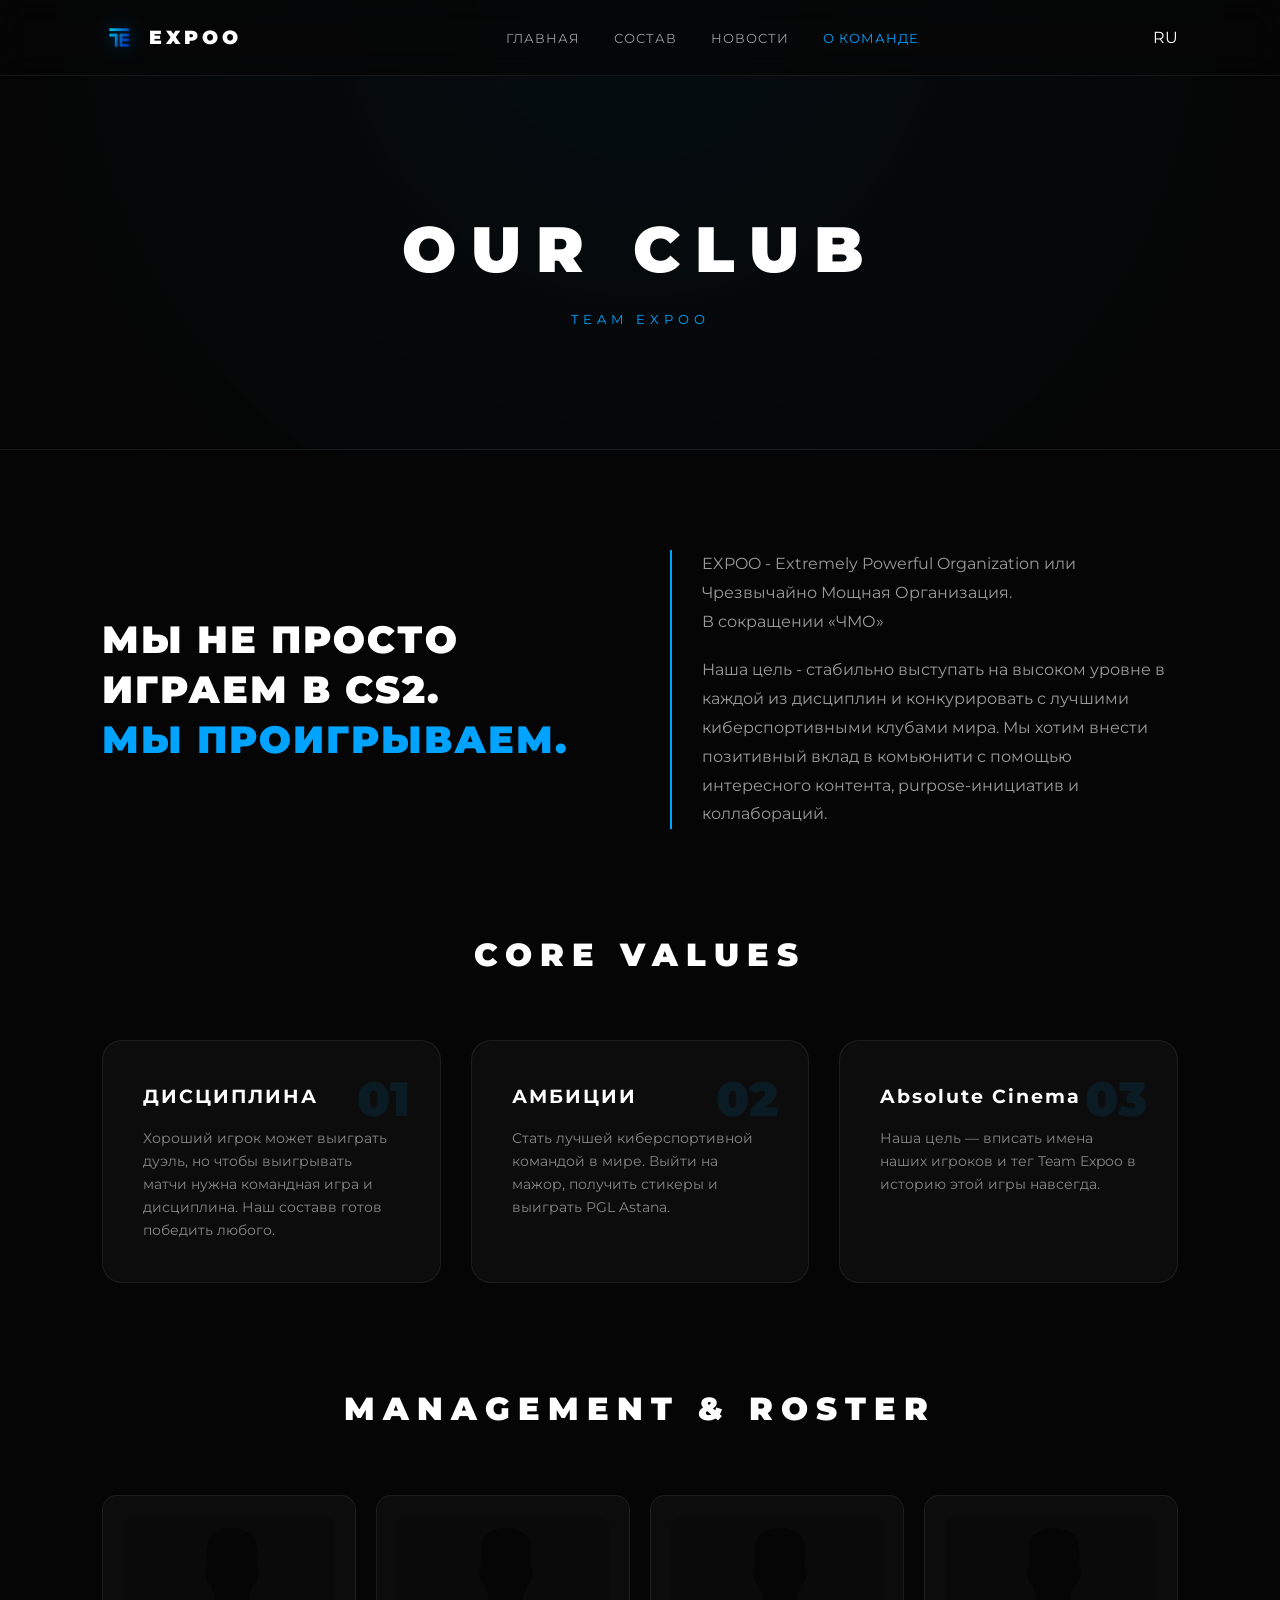
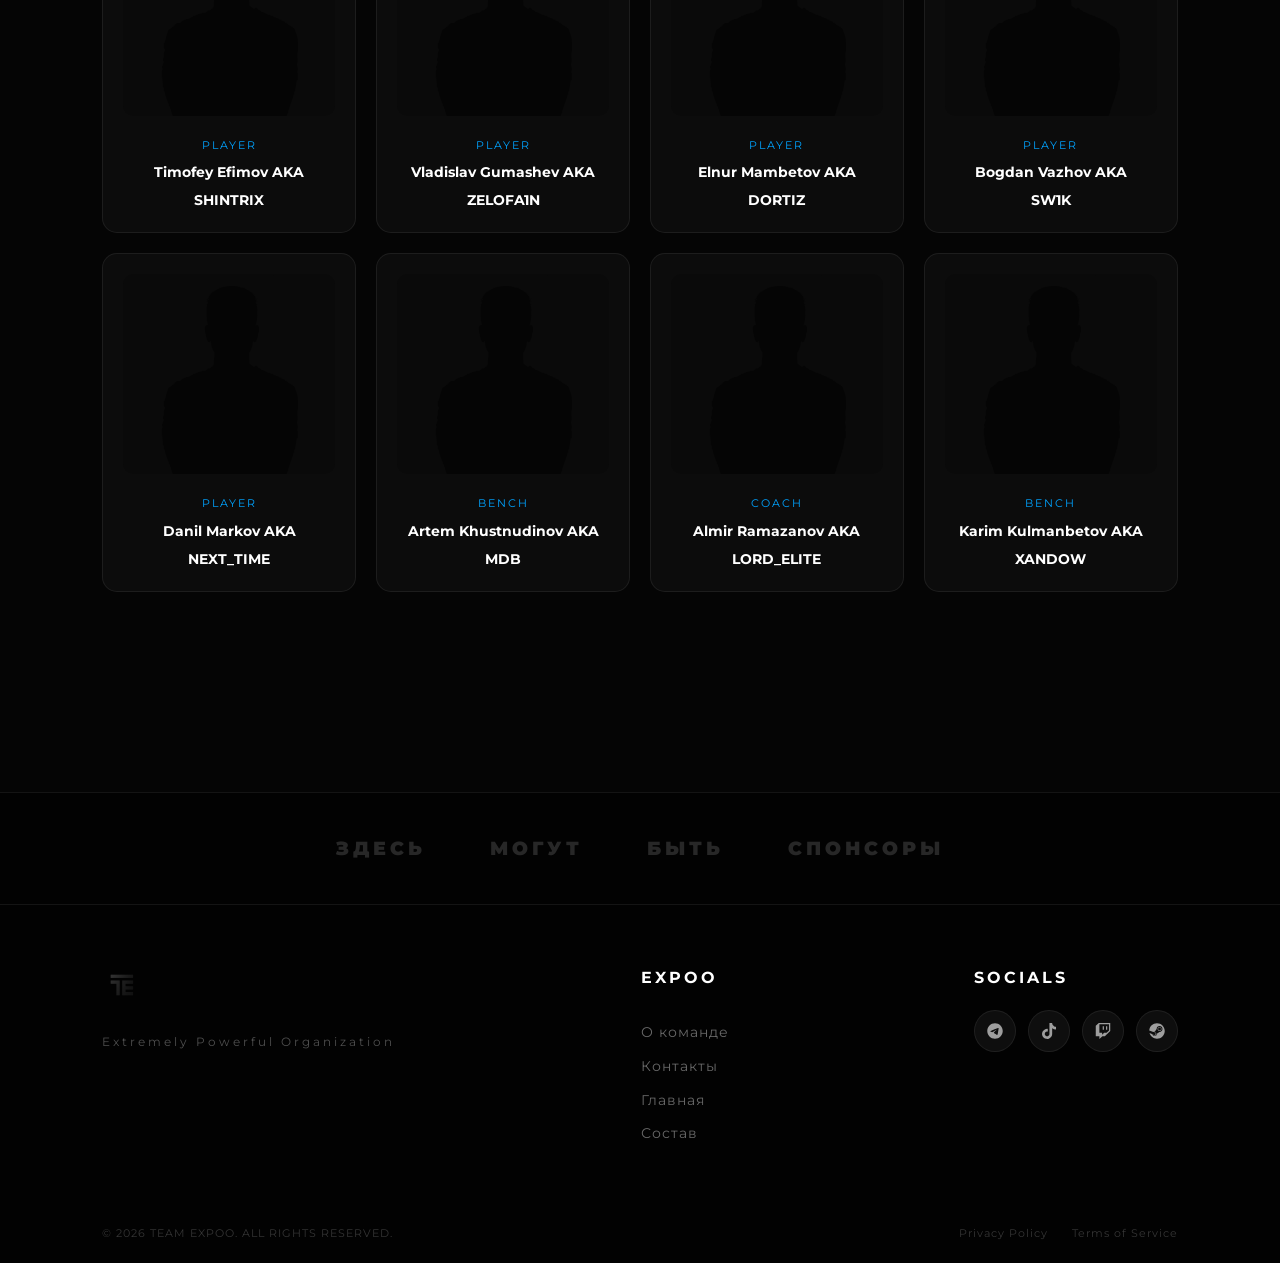
==== about.html @ 0f9f1791 "Add files via upload" ====
<!DOCTYPE html>
<html lang="ru">
<head>
    <meta charset="UTF-8">
    <meta name="viewport" content="width=device-width, initial-scale=1.0">
    <title>TEAM EXPOO</title>
    <link rel="icon" type="image/x-icon" href="images/expoologo.png">
    <link rel="stylesheet" href="style.css">
    <link href="https://fonts.googleapis.com/css2?family=Montserrat:wght@400;700;900&display=swap" rel="stylesheet">
</head>
<body>

    <header class="navbar">
        <div class="logo-container">
            <img src="images/expoologo.png" alt="Team Expoo" class="header-logo">
            <span class="logo-text">EXPOO</span>
        </div>
        <nav class="nav-links">
            <a href="index.html">Главная</a>
            <a href="roster.html">Состав</a>
            <a href="news.html">Новости</a>
            <a href="about.html" class="active">О команде</a>
        </nav>
        <div class="lang-switch">RU</div>
    </header>


    <main>
        <section class="page-hero">
            <h1 class="page-title">OUR CLUB</h1>
            <p class="page-subtitle">TEAM EXPOO</p>
        </section>

        <section class="about-content">
            <div class="about-grid">
                <div class="about-mission">
                    <h2>МЫ НЕ ПРОСТО ИГРАЕМ В CS2.<br> 
                    <span class="text-blue">МЫ ПРОИГРЫВАЕМ.</span></h2>
                </div>
                
                <div class="about-text">
                    <p>EXPOO - Extremely Powerful Organization или Чрезвычайно Мощная Организация. <br> В сокращении «ЧМО»</p>
                    <p>Наша цель - стабильно выступать на высоком уровне в каждой из дисциплин и конкурировать с лучшими киберспортивными клубами мира. Мы хотим внести позитивный вклад в комьюнити с помощью интересного контента, purpose-инициатив и коллабораций.</p>
                </div>
            </div>
        </section>

        <section class="values-section">
            <h3 class="section-title">CORE VALUES</h3>
            <div class="values-grid">
                
                <div class="value-card">
                    <div class="value-number">01</div>
                    <h4>ДИСЦИПЛИНА</h4>
                    <p>Хороший игрок может выиграть дуэль, но чтобы выигрывать матчи нужна командная игра и дисциплина. Наш составв готов победить любого.</p>
                </div>

                <div class="value-card">
                    <div class="value-number">02</div>
                    <h4>АМБИЦИИ</h4>
                    <p>Стать лучшей киберспортивной командой в мире. Выйти на мажор, получить стикеры и выиграть PGL Astana.</p>
                </div>

                <div class="value-card">
                    <div class="value-number">03</div>
                    <h4>Absolute Cinema</h4>
                    <p>Наша цель — вписать имена наших игроков и тег Team Expoo в историю этой игры навсегда.</p>
                </div>

            </div>
        </section>

        <section class="staff-section">
            <h3 class="section-title">MANAGEMENT & ROSTER</h3>

                <div class="staff-grid">

        <div class="staff-card">
            <div class="staff-img-box">
                <img src="images/player_silhouette.png" alt="Coach">
            </div>
            <div class="staff-info">
                <span class="staff-role">Player</span>
                <p class="staff-name">Timofey Efimov AKA</p>
                <p class="staff-name"><b>SHINTRIX</b></p>
            </div>
        </div>

        <div class="staff-card">
            <div class="staff-img-box">
                <img src="images/player_silhouette.png" alt="Coach">
            </div>
            <div class="staff-info">
                <span class="staff-role">Player</span>
                <p class="staff-name">Vladislav Gumashev AKA</p>
                <p class="staff-name"><b>ZELOFA1N</b></p>
            </div>
        </div>

        <div class="staff-card">
            <div class="staff-img-box">
                <img src="images/player_silhouette.png" alt="Coach">
            </div>
            <div class="staff-info">
                <span class="staff-role">Player</span>
                <p class="staff-name">Elnur Mambetov AKA</p>
                <p class="staff-name"><b>DORTIZ</b></p>
            </div>
        </div>

        <div class="staff-card">
            <div class="staff-img-box">
                <img src="images/player_silhouette.png" alt="Coach">
            </div>
            <div class="staff-info">
                <span class="staff-role">Player</span>
                <p class="staff-name">Bogdan Vazhov AKA</p>
                <p class="staff-name"><b>SW1K</b></p>
            </div>
        </div>

        <div class="staff-card">
            <div class="staff-img-box">
                <img src="images/player_silhouette.png" alt="Coach">
            </div>
            <div class="staff-info">
                <span class="staff-role">Player</span>
                <p class="staff-name">Danil Markov AKA</p>
                <p class="staff-name"><b>NEXT_TIME</b></p>
            </div>
        </div>

        <div class="staff-card">
            <div class="staff-img-box">
                <img src="images/player_silhouette.png" alt="Coach">
            </div>
            <div class="staff-info">
                <span class="staff-role">Bench</span>
                <p class="staff-name">Artem Khustnudinov AKA</p>
                <p class="staff-name"><b>MDB</b></p>
            </div>
        </div>

        <div class="staff-card">
            <div class="staff-img-box">
                <img src="images/player_silhouette.png" alt="Coach">
            </div>
            <div class="staff-info">
                <span class="staff-role">Coach</span>
                <p class="staff-name">Almir Ramazanov AKA</p>
                <p class="staff-name"><b>LORD_ELITE</b></p>
            </div>
        </div>

        <div class="staff-card">
            <div class="staff-img-box">
                <img src="images/player_silhouette.png" alt="Coach">
            </div>
            <div class="staff-info">
                <span class="staff-role">Bench</span>
                <p class="staff-name">Karim Kulmanbetov AKA</p>
                <p class="staff-name"><b>XANDOW</b></p>
            </div>
        </div>

                </div>
        </section>

    </main>

    <footer class="footer">
        <div class="sponsors-strip">
            <span class="sponsor">ЗДЕСЬ</span>
            <span class="sponsor">МОГУТ</span>
            <span class="sponsor">БЫТЬ</span>
            <span class="sponsor">СПОНСОРЫ</span>
        </div>

        <div class="footer-content">
            <div class="footer-brand">
                <img src="images/expoologo.png" alt="Expoo Logo" class="footer-logo">
                <p class="footer-slogan">Extremely Powerful Organization</p>
            </div>

            <div class="footer-links">
                <h4>EXPOO</h4>
                <a href="about.html">О команде</a>
                <a href="#">Контакты</a>
                <a href="index.html">Главная</a>
                <a href="roster.html">Состав</a>
            </div>

            <div class="footer-socials">
                <h4>SOCIALS</h4>
                    <div class="p-socials">
                        <a href="https://t.me/ExpooTeam" class="social-icon-link" title="Telegram">
                            <svg xmlns="http://www.w3.org/2000/svg" viewBox="0 0 640 640"><!--!Font Awesome Free v7.2.0 by @fontawesome - https://fontawesome.com License - https://fontawesome.com/license/free Copyright 2026 Fonticons, Inc.--><path d="M320 72C183 72 72 183 72 320C72 457 183 568 320 568C457 568 568 457 568 320C568 183 457 72 320 72zM435 240.7C431.3 279.9 415.1 375.1 406.9 419C403.4 437.6 396.6 443.8 390 444.4C375.6 445.7 364.7 434.9 350.7 425.7C328.9 411.4 316.5 402.5 295.4 388.5C270.9 372.4 286.8 363.5 300.7 349C304.4 345.2 367.8 287.5 369 282.3C369.2 281.6 369.3 279.2 367.8 277.9C366.3 276.6 364.2 277.1 362.7 277.4C360.5 277.9 325.6 300.9 258.1 346.5C248.2 353.3 239.2 356.6 231.2 356.4C222.3 356.2 205.3 351.4 192.6 347.3C177.1 342.3 164.7 339.6 165.8 331C166.4 326.5 172.5 322 184.2 317.3C256.5 285.8 304.7 265 328.8 255C397.7 226.4 412 221.4 421.3 221.2C423.4 221.2 427.9 221.7 430.9 224.1C432.9 225.8 434.1 228.2 434.4 230.8C434.9 234 435 237.3 434.8 240.6z"/></svg>
                        </a>

                        <a href="#" class="social-icon-link" title="TikTok">
                            <svg xmlns="http://www.w3.org/2000/svg" viewBox="0 0 640 640"><!--!Font Awesome Free v7.2.0 by @fontawesome - https://fontawesome.com License - https://fontawesome.com/license/free Copyright 2026 Fonticons, Inc.--><path d="M544.5 273.9C500.5 274 457.5 260.3 421.7 234.7L421.7 413.4C421.7 446.5 411.6 478.8 392.7 506C373.8 533.2 347.1 554 316.1 565.6C285.1 577.2 251.3 579.1 219.2 570.9C187.1 562.7 158.3 545 136.5 520.1C114.7 495.2 101.2 464.1 97.5 431.2C93.8 398.3 100.4 365.1 116.1 336C131.8 306.9 156.1 283.3 185.7 268.3C215.3 253.3 248.6 247.8 281.4 252.3L281.4 342.2C266.4 337.5 250.3 337.6 235.4 342.6C220.5 347.6 207.5 357.2 198.4 369.9C189.3 382.6 184.4 398 184.5 413.8C184.6 429.6 189.7 444.8 199 457.5C208.3 470.2 221.4 479.6 236.4 484.4C251.4 489.2 267.5 489.2 282.4 484.3C297.3 479.4 310.4 469.9 319.6 457.2C328.8 444.5 333.8 429.1 333.8 413.4L333.8 64L421.8 64C421.7 71.4 422.4 78.9 423.7 86.2C426.8 102.5 433.1 118.1 442.4 131.9C451.7 145.7 463.7 157.5 477.6 166.5C497.5 179.6 520.8 186.6 544.6 186.6L544.6 274z"/></svg>
                        </a>

                        <a href="#" class="social-icon-link" title="Twitch">
                            <svg xmlns="http://www.w3.org/2000/svg" viewBox="0 0 640 640"><!--!Font Awesome Free v7.2.0 by @fontawesome - https://fontawesome.com License - https://fontawesome.com/license/free Copyright 2026 Fonticons, Inc.--><path d="M455.4 167.5L416.8 167.5L416.8 277.2L455.4 277.2L455.4 167.5zM349.2 167L310.6 167L310.6 276.8L349.2 276.8L349.2 167zM185 64L88.5 155.4L88.5 484.6L204.3 484.6L204.3 576L300.8 484.6L378.1 484.6L551.9 320L551.9 64L185 64zM513.3 301.8L436.1 374.9L358.9 374.9L291.3 438.9L291.3 374.9L204.4 374.9L204.4 100.6L513.3 100.6L513.3 301.8z"/></svg>
                        </a>

                        <a href="#" class="social-icon-link" title="Steam">
                           <svg xmlns="http://www.w3.org/2000/svg" viewBox="0 0 640 640"><!--!Font Awesome Free v7.2.0 by @fontawesome - https://fontawesome.com License - https://fontawesome.com/license/free Copyright 2026 Fonticons, Inc.--><path d="M568 320C568 457 456.8 568 319.6 568C205.8 568 110 491.7 80.6 387.6L175.8 426.9C182.2 459 210.7 483.3 244.7 483.3C283.9 483.3 316.6 450.9 314.9 409.8L399.4 349.6C451.5 350.9 495.2 308.7 495.2 256.1C495.2 204.5 453.2 162.6 401.5 162.6C349.8 162.6 307.8 204.6 307.8 256.1L307.8 257.3L248.6 343C233.1 342.1 217.9 346.4 205.1 355.1L72 300.1C82.2 172.4 189.1 72 319.6 72C456.8 72 568 183 568 320zM227.7 448.3L197.2 435.7C202.8 447.3 212.5 456.5 224.4 461.5C251.3 472.7 282.2 459.9 293.4 433.1C298.8 420.1 298.9 405.8 293.5 392.8C288.1 379.8 278 369.6 265 364.2C252.1 358.8 238.3 359 226.1 363.6L257.6 376.6C277.4 384.8 286.8 407.5 278.5 427.3C270.2 447.2 247.5 456.5 227.7 448.3zM401.5 193.8C435.9 193.8 463.8 221.7 463.8 256.1C463.8 290.5 435.9 318.4 401.5 318.4C367.1 318.4 339.2 290.5 339.2 256.1C339.2 221.7 367.1 193.8 401.5 193.8zM401.6 302.8C427.4 302.8 448.4 281.8 448.4 256C448.4 230.2 427.4 209.2 401.6 209.2C375.8 209.2 354.8 230.2 354.8 256C354.8 281.8 375.8 302.8 401.6 302.8z"/></svg>
                        </a>
                        
                    </div>
            </div>
        </div>

        <div class="footer-bottom">
            <p>&copy; 2026 TEAM EXPOO. ALL RIGHTS RESERVED.</p>
            <div class="legal-links">
                <a href="privacy.html">Privacy Policy</a>
                <a href="#">Terms of Service</a>
            </div>
        </div>
    </footer>

</body>
</html>
---- style.css ----
/* --- ГЛОБАЛЬНЫЕ ПЕРЕМЕННЫЕ (Цвета твоего логотипа) --- */
:root {
    --bg-dark: #050505;
    --accent-blue: #00A3FF; /* Светло-голубой */
    --deep-blue: #0057FF;   /* Глубокий синий */
    --text-white: #ffffff;
    --glass: rgba(255, 255, 255, 0.03);
    --glass-border: rgba(255, 255, 255, 0.07);
    --transition: all 0.5s cubic-bezier(0.25, 1, 0.5, 1);
}

/* --- ОБНУЛЕНИЕ СТИЛЕЙ --- */
* {
    margin: 0;
    padding: 0;
    box-sizing: border-box;
}

html {
    scroll-behavior: smooth;
}

body {
    background-color: var(--bg-dark);
    color: var(--text-white);
    font-family: 'Montserrat', sans-serif;
    overflow-x: hidden;
    line-height: 1.6;
}

/* --- ШАПКА (NAVBAR) --- */
.navbar {
    display: flex;
    justify-content: space-between;
    align-items: center;
    padding: 20px 8%;
    position: fixed;
    width: 100%;
    z-index: 1000;
    background: rgba(5, 5, 5, 0.8);
    backdrop-filter: blur(15px);
    border-bottom: 1px solid var(--glass-border);
}

.logo-container {
    display: flex;
    align-items: center;
    gap: 12px;
}

.header-logo {
    height: 35px;
    filter: drop-shadow(0 0 10px rgba(0, 163, 255, 0.4));
}

.logo-text {
    font-weight: 900;
    letter-spacing: 4px;
    font-size: 1.2rem;
}

.nav-links a {
    color: rgba(255, 255, 255, 0.6);
    text-decoration: none;
    margin-left: 30px;
    font-size: 0.8rem;
    text-transform: uppercase;
    letter-spacing: 1px;
    transition: 0.3s;
}

.nav-links a:hover, .nav-links a.active {
    color: var(--accent-blue);
}

/* --- HERO СЕКЦИЯ --- */
.hero {
    height: 100vh;
    display: flex;
    align-items: center;
    justify-content: center;
    text-align: center;
    position: relative;
    padding: 0 20px;
}

.hero-bg-logo {
    position: absolute;
    height: 65vh;
    opacity: 0.03;
    z-index: -1;
    filter: grayscale(1);
}

.main-title {
    font-size: clamp(2.5rem, 8vw, 6.5rem);
    font-weight: 900;
    letter-spacing: clamp(10px, 2vw, 25px);
    background: linear-gradient(to bottom, #ffffff 30%, var(--accent-blue) 100%);
    -webkit-background-clip: text;
    -webkit-text-fill-color: transparent;
    margin-bottom: 10px;
}

.subtitle {
    letter-spacing: clamp(4px, 1vw, 10px);
    font-size: 0.8rem;
    color: rgba(255, 255, 255, 0.4);
    text-transform: uppercase;
}

.match-ticker {
    margin-top: 40px;
    display: inline-flex;
    align-items: center;
    gap: 15px;
    background: var(--glass);
    padding: 12px 25px;
    border-radius: 100px;
    border: 1px solid rgba(0, 163, 255, 0.2);
}

.ticker-label { color: var(--accent-blue); font-weight: bold; font-size: 0.75rem; }

/* --- СЕКЦИЯ РОСТЕРА (АККОРДЕОН) --- */
.roster-section {
    padding: 100px 8%;
}

.section-title {
    font-size: 2rem;
    margin-bottom: 60px;
    letter-spacing: 8px;
    text-align: center;
    font-weight: 900;
}

.roster-container {
    display: flex;
    gap: 15px;
    height: 600px;
    max-width: 1400px;
    margin: 0 auto;
}

.player-card {
    flex: 1; /* Все равны */
    background: var(--glass);
    border: 1px solid var(--glass-border);
    border-radius: 24px;
    position: relative;
    overflow: hidden;
    transition: var(--transition);
    cursor: pointer;
}

/* Эффект расширения */
.player-card:hover {
    flex: 3;
    background: linear-gradient(180deg, rgba(0, 163, 255, 0.05) 0%, rgba(0, 87, 255, 0.15) 100%);
    border-color: var(--accent-blue);
}

/* Работа с силуэтом */
.player-img-container {
    position: absolute;
    top: 0;
    left: 0;
    width: 100%;
    height: 100%;
}

.player-straight-img {
    width: 100%;
    height: 100%;
    object-fit: contain; /* Силуэт не обрезается */
    object-position: bottom;
    position: absolute;
    bottom: -20px;
    left: 0;
    opacity: 0.2;
    filter: grayscale(1);
    transition: var(--transition);
}

.player-card:hover .player-straight-img {
    opacity: 0.7;
    bottom: 0;
    filter: grayscale(0);
}

.player-overlay {
    position: absolute;
    bottom: 0;
    left: 0;
    width: 100%;
    height: 50%;
    background: linear-gradient(to top, rgba(5, 5, 5, 0.8) 0%, transparent 100%);
    z-index: 1;
}

.player-info {
    position: absolute;
    bottom: 40px;
    left: 30px;
    z-index: 2;
}

.player-role {
    display: block;
    font-size: 0.65rem;
    color: var(--accent-blue);
    letter-spacing: 4px;
    text-transform: uppercase;
    margin-bottom: 4px;
}

.player-nick {
    font-size: 2rem;
    font-weight: 900;
    text-transform: uppercase;
}

/* --- СЕКЦИЯ ДОСТИЖЕНИЙ --- */
.achievements-section {
    padding: 100px 8%;
}

.achievements-container {
    max-width: 900px;
    margin: 0 auto;
    display: flex;
    flex-direction: column;
    gap: 12px;
}

.achievement-item {
    display: flex;
    align-items: center;
    padding: 30px;
    background: var(--glass);
    border: 1px solid var(--glass-border);
    border-radius: 16px;
    transition: var(--transition);
}

.achievement-item:hover {
    transform: translateX(15px);
    background: rgba(255, 255, 255, 0.05);
    border-color: var(--accent-blue);
}

.achievement-item.silver {
    border-left: 4px solid var(--accent-blue);
}

.ach-rank {
    font-size: 2.5rem;
    font-weight: 900;
    opacity: 0.05;
    min-width: 120px;
}

.ach-info {
    flex-grow: 1;
}

.ach-title {
    font-size: 1.1rem;
    letter-spacing: 2px;
    text-transform: uppercase;
}

.ach-place {
    font-size: 0.75rem;
    color: var(--accent-blue);
    text-transform: uppercase;
    letter-spacing: 1px;
}

.ach-year {
    font-size: 0.85rem;
    color: rgba(255, 255, 255, 0.2);
}

/* --- FOOTER (ПОДВАЛ) --- */
.footer {
    margin-top: 100px;
    background: rgba(3, 3, 3, 0.95);
    border-top: 1px solid var(--glass-border);
    padding-top: 40px;
}

/* Спонсоры */
.sponsors-strip {
    display: flex;
    justify-content: center;
    gap: clamp(30px, 5vw, 80px);
    padding-bottom: 40px;
    border-bottom: 1px solid var(--glass-border);
    flex-wrap: wrap;
}

.sponsor {
    font-size: 1.2rem;
    font-weight: 900;
    color: rgba(255, 255, 255, 0.15); /* Тусклые по умолчанию */
    letter-spacing: 4px;
    transition: var(--transition);
    cursor: pointer;
}

.sponsor:hover {
    color: var(--text-white); /* Загораются при наведении */
    text-shadow: 0 0 15px rgba(255, 255, 255, 0.3);
}

/* Основной контент футера */
.footer-content {
    display: flex;
    justify-content: space-between;
    padding: 60px 8%;
    flex-wrap: wrap;
    gap: 40px;
}

.footer-brand {
    max-width: 300px;
}

.footer-logo {
    height: 40px;
    margin-bottom: 20px;
    filter: grayscale(1);
    opacity: 0.3;
    transition: var(--transition);
}

/* Эффект: Логотип становится цветным при наведении */
.footer-brand:hover .footer-logo {
    filter: grayscale(0);
    opacity: 1;
    filter: drop-shadow(0 0 10px var(--accent-blue));
}

.footer-slogan {
    font-size: 0.75rem;
    color: rgba(255, 255, 255, 0.3);
    letter-spacing: 3px;
}

.footer-links h4, .footer-socials h4 {
    font-size: 1rem;
    margin-bottom: 20px;
    letter-spacing: 3px;
    color: var(--text-white);
}

.footer-links {
    display: flex;
    flex-direction: column;
    gap: 12px;
}

.footer-links a {
    color: rgba(255, 255, 255, 0.4);
    text-decoration: none;
    font-size: 0.85rem;
    transition: var(--transition);
    letter-spacing: 1px;
}

.footer-links a:hover {
    color: var(--accent-blue);
    transform: translateX(5px); /* Легкий сдвиг при наведении */
}

/* Соцсети (Кнопки-плашки) */
.social-grid {
    display: grid;
    grid-template-columns: 1fr 1fr;
    gap: 10px;
}

.social-btn {
    padding: 12px 20px;
    background: var(--glass);
    border: 1px solid var(--glass-border);
    color: rgba(255, 255, 255, 0.5);
    text-decoration: none;
    font-size: 0.75rem;
    letter-spacing: 2px;
    text-align: center;
    border-radius: 8px;
    transition: var(--transition);
}

.social-btn:hover {
    background: rgba(0, 163, 255, 0.05);
    border-color: var(--accent-blue);
    color: var(--accent-blue);
    transform: translateY(-3px); /* Кнопка слегка приподнимается */
}

/* Нижняя полоска с копирайтом */
.footer-bottom {
    display: flex;
    justify-content: space-between;
    align-items: center;
    padding: 20px 8%;
    background: #020202; /* Самый-самый черный */
    font-size: 0.7rem;
    color: rgba(255, 255, 255, 0.2);
    letter-spacing: 1px;
}

.legal-links a {
    color: rgba(255, 255, 255, 0.2);
    text-decoration: none;
    margin-left: 20px;
    transition: 0.3s;
}

.legal-links a:hover {
    color: var(--text-white);
}

/* =========================================
   СТИЛИ ДЛЯ ВНУТРЕННИХ СТРАНИЦ (ABOUT US)
   ========================================= */

/* Шапка внутренней страницы (менее высокая, чем на главной) */
.page-hero {
    height: 50vh; /* Занимает только половину экрана */
    display: flex;
    flex-direction: column;
    justify-content: center;
    align-items: center;
    text-align: center;
    background: radial-gradient(circle at top, rgba(0, 163, 255, 0.05) 0%, var(--bg-dark) 80%);
    border-bottom: 1px solid var(--glass-border);
    padding-top: 80px; /* Отступ под зафиксированный navbar */
}

.page-title {
    font-size: clamp(2rem, 5vw, 4rem);
    font-weight: 900;
    letter-spacing: 15px;
    color: var(--text-white);
}

.page-subtitle {
    color: var(--accent-blue);
    letter-spacing: 5px;
    font-size: 0.8rem;
    margin-top: 10px;
}

/* Основной блок с текстом */
.about-content {
    padding: 100px 8%;
    max-width: 1400px;
    margin: 0 auto;
}

.about-grid {
    display: grid;
    grid-template-columns: 1fr 1fr; /* Две колонки */
    gap: 60px;
    align-items: center;
}

.about-mission h2 {
    font-size: clamp(1.8rem, 3vw, 2.5rem);
    font-weight: 900;
    line-height: 1.3;
    letter-spacing: 2px;
}

.text-blue {
    color: var(--accent-blue);
}

.about-text {
    border-left: 2px solid var(--accent-blue);
    padding-left: 30px;
}

.about-text p {
    color: rgba(255, 255, 255, 0.6);
    margin-bottom: 20px;
    font-size: 1rem;
    line-height: 1.8;
}

.about-text p:last-child {
    margin-bottom: 0;
}

/* Блок Ценностей */
.values-section {
    padding: 0 8% 100px;
    max-width: 1400px;
    margin: 0 auto;
}

.values-grid {
    display: grid;
    grid-template-columns: repeat(3, 1fr); /* 3 колонки одинаковой ширины */
    gap: 30px;
    margin-top: 50px;
}

.value-card {
    background: var(--glass);
    border: 1px solid var(--glass-border);
    border-radius: 20px;
    padding: 40px;
    position: relative;
    transition: var(--transition);
}

.value-card:hover {
    border-color: var(--accent-blue);
    transform: translateY(-10px); /* Карточка приподнимается */
    background: linear-gradient(180deg, rgba(0, 163, 255, 0.05) 0%, transparent 100%);
}

.value-number {
    font-size: 3rem;
    font-weight: 900;
    color: rgba(0, 163, 255, 0.1); /* Прозрачный номер на фоне */
    position: absolute;
    top: 20px;
    right: 30px;
}

.value-card h4 {
    font-size: 1.2rem;
    letter-spacing: 2px;
    margin-bottom: 15px;
    color: var(--text-white);
}

.value-card p {
    color: rgba(255, 255, 255, 0.5);
    font-size: 0.9rem;
    line-height: 1.6;
}

.staff-section {
    padding: 0 8% 100px;
    max-width: 1400px;
    margin: 0 auto;
}

.staff-grid {
    display: grid;
    grid-template-columns: repeat(4, 1fr); /* 4 колонки */
    gap: 20px;
}

.staff-card {
    background: var(--glass);
    border: 1px solid var(--glass-border);
    border-radius: 15px;
    padding: 20px;
    text-align: center;
    transition: var(--transition);
}

.staff-card:hover {
    border-color: var(--accent-blue);
    background: rgba(0, 163, 255, 0.03);
}

.staff-img-box {
    width: 100%;
    height: 200px;
    margin-bottom: 15px;
    overflow: hidden;
    border-radius: 10px;
    background: rgba(0,0,0,0.2);
}

.staff-img-box img {
    width: 100%;
    height: 100%;
    object-fit: contain;
    opacity: 0.5;
    transition: 0.3s;
}

.staff-card:hover img { opacity: 1; }

.staff-role {
    font-size: 0.7rem;
    color: var(--accent-blue);
    text-transform: uppercase;
    letter-spacing: 2px;
}

.staff-name {
    font-weight: 700;
    margin-top: 5px;
    font-size: 0.9rem;
}

/* --- СТРАНИЦА СОСТАВА (ROSTER PAGE) --- */
.roster-page {
    padding-bottom: 100px;
}

.full-roster {
    display: flex;
    flex-direction: column;
    gap: 50px;
    padding: 50px 8%;
    max-width: 1200px;
    margin: 0 auto;
}

.player-big-card {
    display: grid;
    grid-template-columns: 1fr 1.5fr; /* Фото слева, инфо справа */
    background: var(--glass);
    border: 1px solid var(--glass-border);
    border-radius: 30px;
    overflow: hidden;
    transition: var(--transition);
    position: relative;
}

.player-big-card:hover {
    border-color: var(--accent-blue);
    transform: scale(1.01);
    box-shadow: 0 20px 40px rgba(0, 0, 0, 0.4);
}

/* Визуальная часть (Фото) */
.p-card-visual {
    background: linear-gradient(135deg, rgba(0, 163, 255, 0.1), transparent);
    position: relative;
    display: flex;
    align-items: flex-end;
    justify-content: center;
    overflow: hidden;
}

.p-card-visual img {
    width: 90%;
    filter: drop-shadow(0 0 20px rgba(0, 0, 0, 0.5));
    transition: var(--transition);
}

.player-big-card:hover .p-card-visual img {
    transform: scale(1.05);
}

.p-card-number {
    position: absolute;
    top: 20px;
    left: 20px;
    font-size: 4rem;
    font-weight: 900;
    color: rgba(255, 255, 255, 0.05);
}

/* Информационная часть */
.p-card-info {
    padding: 50px;
    display: flex;
    flex-direction: column;
    justify-content: center;
}

.p-role {
    color: var(--accent-blue);
    font-size: 0.75rem;
    letter-spacing: 4px;
    font-weight: bold;
}

.p-nickname {
    font-size: 3.5rem;
    font-weight: 900;
    margin: 5px 0;
    line-height: 1;
}

.p-realname {
    color: rgba(255, 255, 255, 0.4);
    font-size: 0.9rem;
    margin-bottom: 25px;
}

.p-bio {
    color: rgba(255, 255, 255, 0.7);
    font-size: 0.95rem;
    line-height: 1.6;
    margin-bottom: 30px;
    max-width: 500px;
}

/* Мини-статистика */
.p-stats {
    display: flex;
    gap: 30px;
    margin-bottom: 30px;
    padding: 20px 0;
    border-top: 1px solid var(--glass-border);
    border-bottom: 1px solid var(--glass-border);
}

.stat-box span {
    display: block;
    font-size: 0.65rem;
    color: var(--accent-blue);
    letter-spacing: 1px;
}

.stat-box strong {
    font-size: 1.5rem;
    font-weight: 900;
}

.p-socials {
    display: flex;
    gap: 12px;
    margin-top: 5px;
}

.social-icon-link {
    width: 42px;
    height: 42px;
    display: flex;
    align-items: center;
    justify-content: center;
    background: rgba(255, 255, 255, 0.05);
    border: 1px solid var(--glass-border);
    border-radius: 50%; /* Делаем иконку круглой */
    transition: all 0.3s cubic-bezier(0.4, 0, 0.2, 1);
    fill: rgba(255, 255, 255, 0.6); /* Цвет иконки внутри */
}

.social-icon-link svg {
    width: 20px;
    height: 20px;
}

.social-icon-link:hover {
    background: rgba(0, 163, 255, 0.1);
    border-color: var(--accent-blue);
    fill: var(--accent-blue); /* Иконка загорается синим */
    transform: translateY(-5px);
    box-shadow: 0 5px 15px rgba(0, 163, 255, 0.3);
}

.news-container { padding: 50px 8%; max-width: 1300px; margin: 0 auto; }

/* Главная новость */
.news-featured {
    display: grid;
    grid-template-columns: 1.5fr 1fr;
    background: var(--glass);
    border: 1px solid var(--glass-border);
    border-radius: 30px;
    overflow: hidden;
    margin-bottom: 50px;
}

.news-img-wrap img { width: 100%; height: 100%; object-fit: cover; }

.news-content { padding: 50px; display: flex; flex-direction: column; justify-content: center; }

.news-tag {
    color: var(--accent-blue);
    font-size: 0.7rem;
    letter-spacing: 3px;
    font-weight: 900;
    margin-bottom: 15px;
    display: block;
}

.news-content h2 { font-size: 2rem; margin-bottom: 20px; line-height: 1.2; }

.read-more {
    color: #fff;
    text-decoration: none;
    font-weight: bold;
    font-size: 0.8rem;
    border-bottom: 2px solid var(--accent-blue);
    padding-bottom: 5px;
    transition: 0.3s;
}

.read-more:hover { color: var(--accent-blue); }

/* Сетка */
.news-grid { display: grid; grid-template-columns: repeat(3, 1fr); gap: 30px; }

/* Исправленная сетка новостей */
.news-grid {
    display: grid;
    grid-template-columns: repeat(3, 1fr); 
    gap: 30px;
    align-items: start; /* Чтобы карточки не растягивались по высоте самого высокого соседа */
}

.news-card {
    background: var(--glass);
    border: 1px solid var(--glass-border);
    border-radius: 20px;
    overflow: hidden;
    display: flex;
    flex-direction: column; /* Контент идет сверху вниз */
    height: 100%; /* Все карточки одной высоты в ряду */
    transition: var(--transition);
}

/* ФИКС ДЛЯ КАРТИНОК: именно здесь был хаос */
.news-card-img {
    width: 100%;
    height: 220px; /* Жестко задаем высоту области для фото */
    overflow: hidden;
    background: #111; /* Цвет фона, пока грузится фото */
}

.news-card-img img {
    width: 100%;
    height: 100%;
    object-fit: cover; /* КЛЮЧЕВОЕ: фото заполняет область, не растягиваясь */
    object-position: center;
    transition: transform 0.5s ease;
}

.news-card:hover .news-card-img img {
    transform: scale(1.1); /* Красивый зум при наведении */
}

/* Текстовая часть внутри маленькой карточки */
.news-card-body {
    padding: 20px;
    flex-grow: 1; /* Позволяет тексту занимать все свободное место */
    display: flex;
    flex-direction: column;
}

.news-card-body h3 {
    font-size: 1.1rem;
    margin: 10px 0;
    line-height: 1.4;
    color: var(--text-white);
}

.news-card-body p {
    font-size: 0.85rem;
    color: rgba(255, 255, 255, 0.5);
    margin-bottom: 15px;
    /* Обрезка слишком длинного текста (3 строки) */
    display: -webkit-box;
    -webkit-line-clamp: 3;
    -webkit-box-orient: vertical;
    overflow: hidden;
}

.news-date {
    margin-top: auto; /* Прижимает дату к самому низу карточки */
    font-size: 0.7rem;
    color: var(--accent-blue);
    font-weight: bold;
}

/* Адаптив: на мобилках карточка становится вертикальной */
@media (max-width: 850px) {
    .player-big-card {
        grid-template-columns: 1fr;
    }
    .p-card-info {
        padding: 30px;
    }
    .p-nickname {
        font-size: 2.5rem;
    }
}

@media (max-width: 1000px) { .staff-grid { grid-template-columns: repeat(2, 1fr); } }

/* Адаптив для телефонов и планшетов */
@media (max-width: 900px) {
    .about-grid {
        grid-template-columns: 1fr; /* Текст встает друг под другом */
        gap: 30px;
    }
    .values-grid {
        grid-template-columns: 1fr; /* Карточки встают в один столбец */
    }
    .about-text {
        border-left: none;
        border-top: 2px solid var(--accent-blue);
        padding-left: 0;
        padding-top: 30px;
    }
}






/* Адаптив для планшетов и телефонов */
@media (max-width: 900px) {
    .footer-content {
        flex-direction: column;
    }
    .footer-bottom {
        flex-direction: column;
        gap: 15px;
        text-align: center;
    }
}















/* --- АДАПТИВНОСТЬ (Для мобилок) --- */
@media (max-width: 900px) {
    .roster-container {
        flex-direction: column;
        height: auto;
    }
    .player-card {
        height: 120px;
    }
    .player-card:hover {
        height: 300px;
    }
    .ach-rank {
        display: none;
    }
}
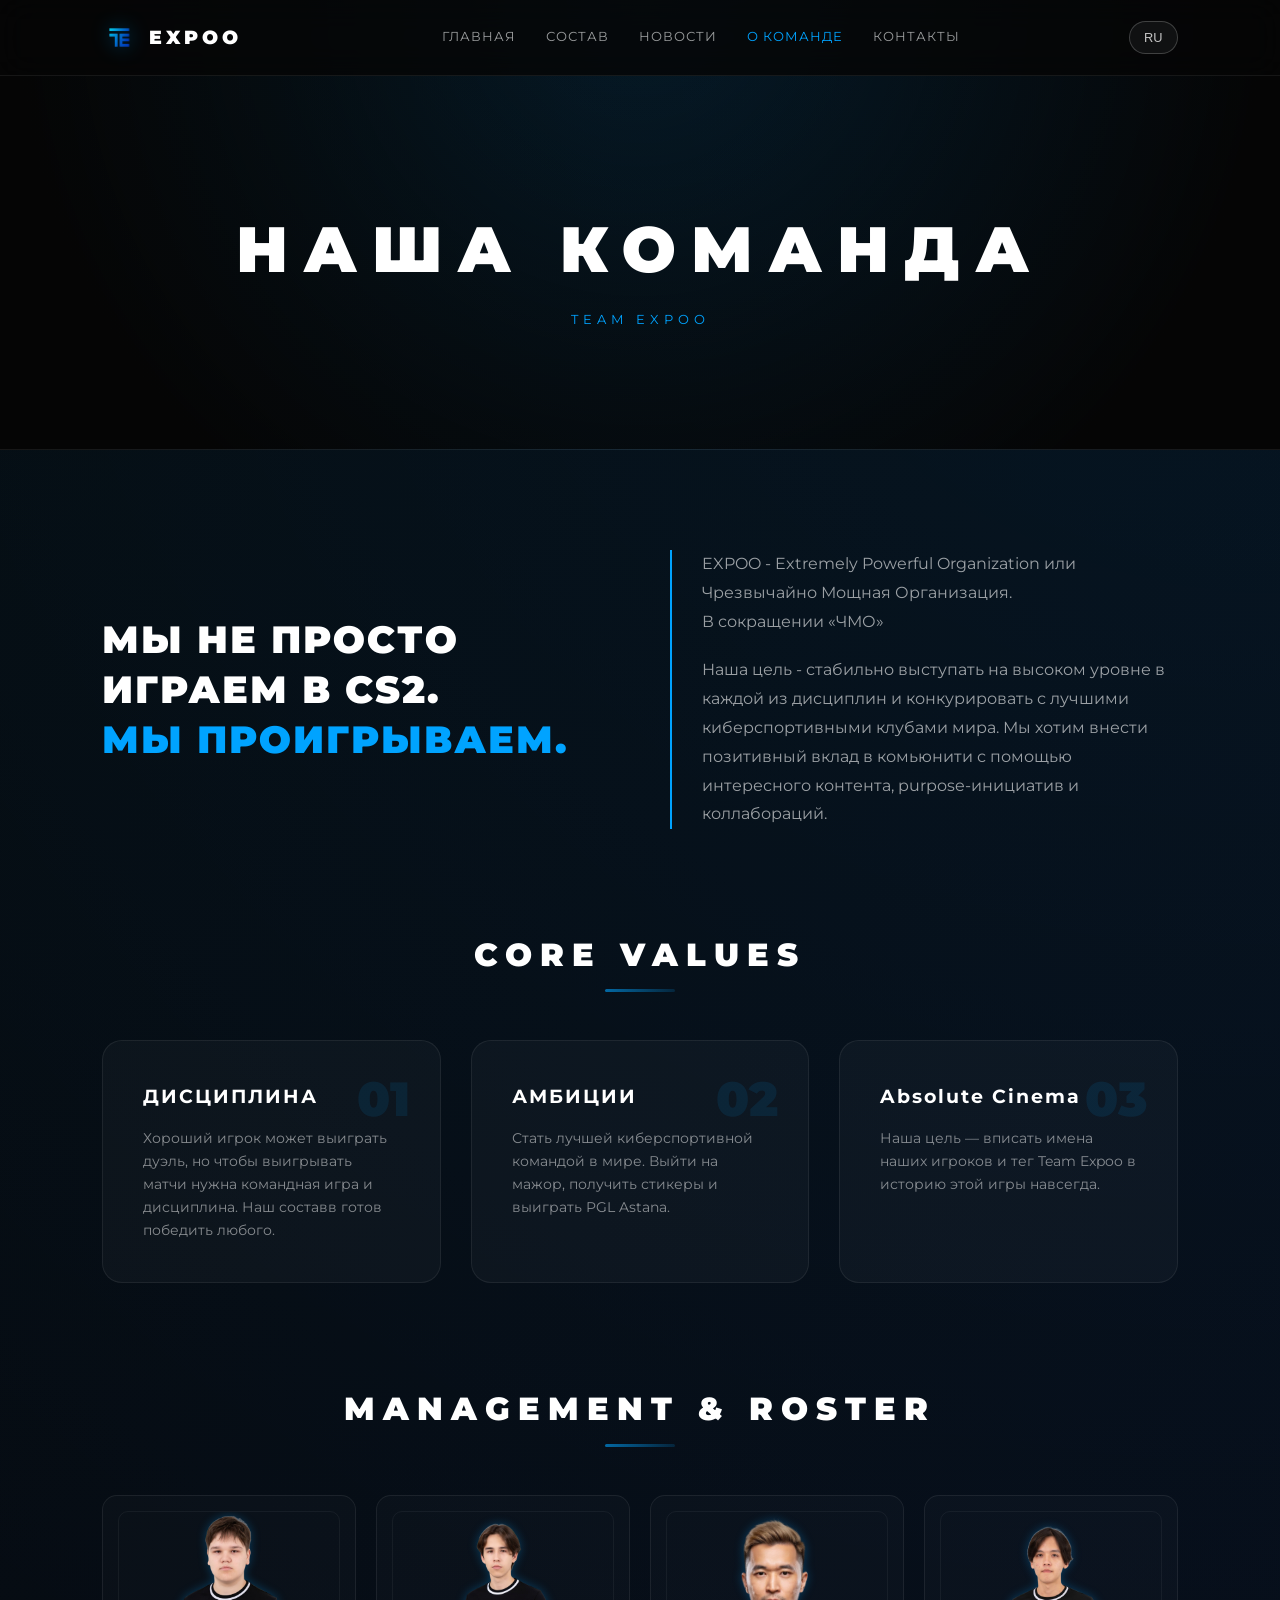
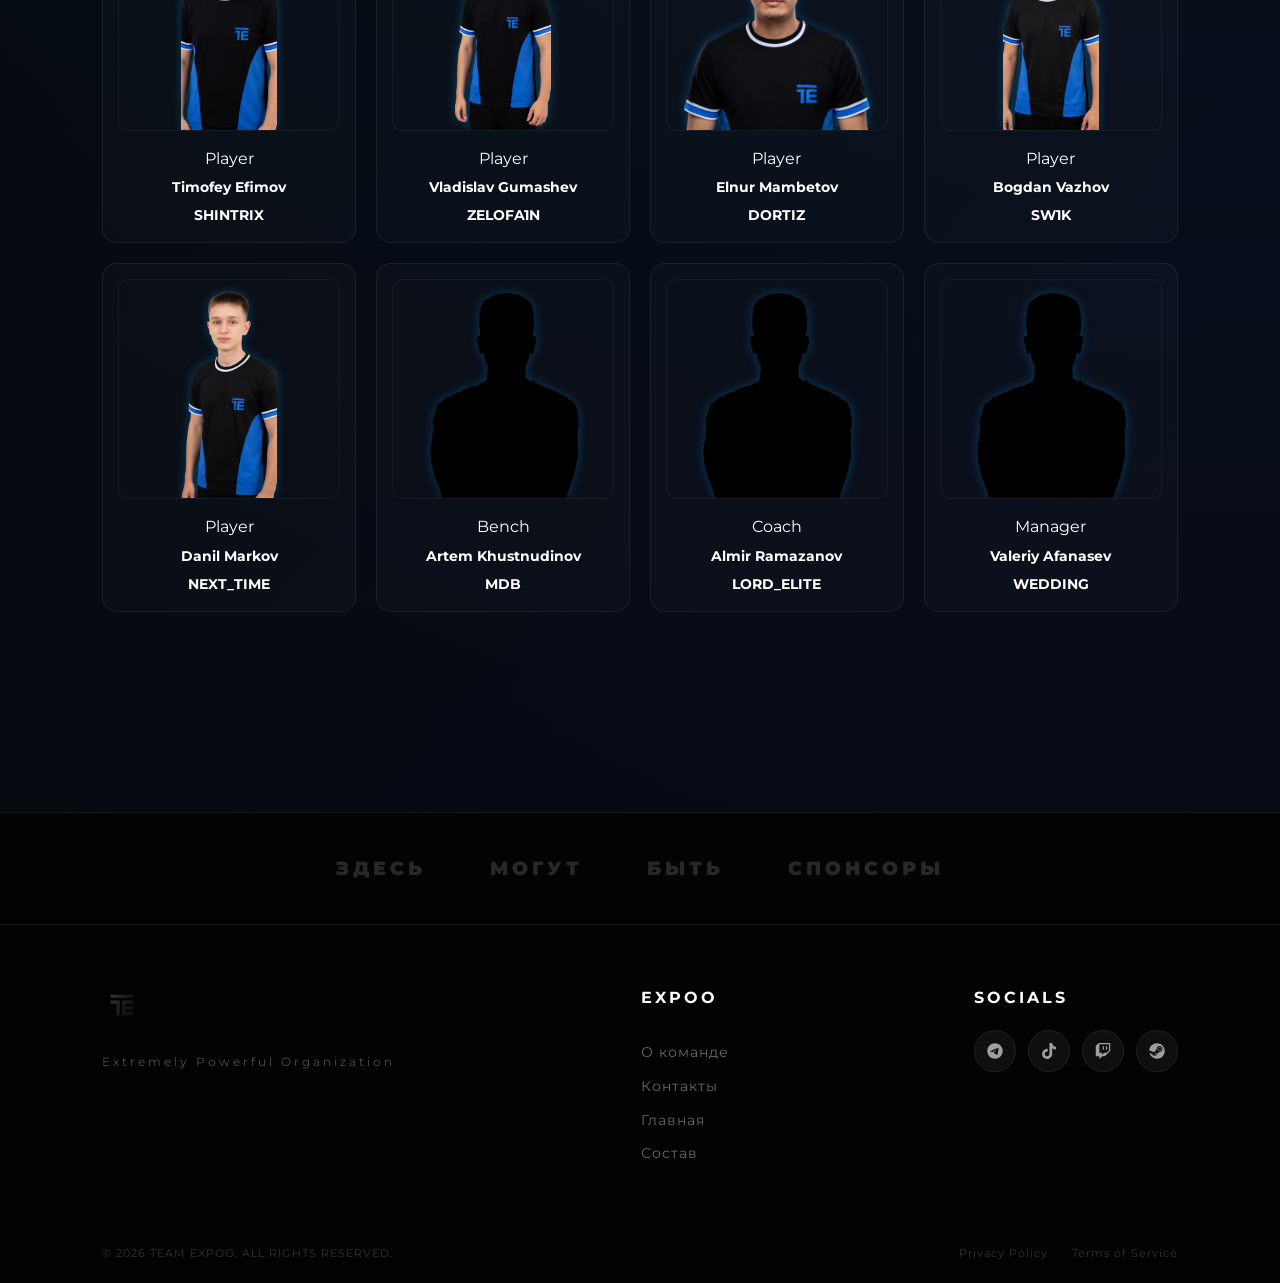
==== commit 34ba4551: "Add files via upload" ====
--- a/about.html
+++ b/about.html
@@ -8,27 +8,36 @@
     <link rel="stylesheet" href="style.css">
     <link href="https://fonts.googleapis.com/css2?family=Montserrat:wght@400;700;900&display=swap" rel="stylesheet">
 </head>
-<body>
+<body data-page="about">
 
     <header class="navbar">
         <div class="logo-container">
             <img src="images/expoologo.png" alt="Team Expoo" class="header-logo">
             <span class="logo-text">EXPOO</span>
         </div>
-        <nav class="nav-links">
-            <a href="index.html">Главная</a>
-            <a href="roster.html">Состав</a>
-            <a href="news.html">Новости</a>
-            <a href="about.html" class="active">О команде</a>
+
+        <button class="menu-toggle" aria-label="Toggle navigation">
+            <span></span>
+            <span></span>
+            <span></span>
+        </button>
+
+        <nav class="nav-links" aria-label="Main navigation">
+            <a href="index.html" data-i18n="nav.home">Главная</a>
+            <a href="roster.html" data-i18n="nav.roster">Состав</a>
+            <a href="news.html" data-i18n="nav.news">Новости</a>
+            <a href="about.html" class="active" data-i18n="nav.about">О команде</a>
+            <a href="contacts.html" data-i18n="nav.contacts">Контакты</a>
         </nav>
-        <div class="lang-switch">RU</div>
+
+        <button class="lang-switch" type="button" aria-label="Toggle language">RU</button>
     </header>
 
 
     <main>
         <section class="page-hero">
-            <h1 class="page-title">OUR CLUB</h1>
-            <p class="page-subtitle">TEAM EXPOO</p>
+            <h1 class="page-title" data-i18n="about.hero.title">OUR CLUB</h1>
+            <p class="page-subtitle" data-i18n="about.hero.subtitle">TEAM EXPOO</p>
         </section>
 
         <section class="about-content">
@@ -46,7 +55,7 @@
         </section>
 
         <section class="values-section">
-            <h3 class="section-title">CORE VALUES</h3>
+            <h3 class="section-title" data-i18n="about.section.values">CORE VALUES</h3>
             <div class="values-grid">
                 
                 <div class="value-card">
@@ -71,95 +80,95 @@
         </section>
 
         <section class="staff-section">
-            <h3 class="section-title">MANAGEMENT & ROSTER</h3>
+            <h3 class="section-title" data-i18n="about.section.staff">MANAGEMENT & ROSTER</h3>
 
                 <div class="staff-grid">
 
         <div class="staff-card">
             <div class="staff-img-box">
+                <img src="images/TimofeyShintrix.png" alt="Player">
+            </div>
+            <div class="staff-info">
+                <span class="staff-role">Player</span>
+                <p class="staff-name">Timofey Efimov</p>
+                <p class="staff-name"><b>SHINTRIX</b></p>
+            </div>
+        </div>
+
+        <div class="staff-card">
+            <div class="staff-img-box">
+                <img src="images/ZELOFA1Nvlad.png" alt="Player">
+            </div>
+            <div class="staff-info">
+                <span class="staff-role">Player</span>
+                <p class="staff-name">Vladislav Gumashev</p>
+                <p class="staff-name"><b>ZELOFA1N</b></p>
+            </div>
+        </div>
+
+        <div class="staff-card">
+            <div class="staff-img-box">
+                <img src="images/KAZAKH.png" alt="Player">
+            </div>
+            <div class="staff-info">
+                <span class="staff-role">Player</span>
+                <p class="staff-name">Elnur Mambetov</p>
+                <p class="staff-name"><b>DORTIZ</b></p>
+            </div>
+        </div>
+
+        <div class="staff-card">
+            <div class="staff-img-box">
+                <img src="images/Sw1kBOgdan.png" alt="Player">
+            </div>
+            <div class="staff-info">
+                <span class="staff-role">Player</span>
+                <p class="staff-name">Bogdan Vazhov</p>
+                <p class="staff-name"><b>SW1K</b></p>
+            </div>
+        </div>
+
+        <div class="staff-card">
+            <div class="staff-img-box">
+                <img src="images/DaniilNextTime.png" alt="Player">
+            </div>
+            <div class="staff-info">
+                <span class="staff-role">Player</span>
+                <p class="staff-name">Danil Markov</p>
+                <p class="staff-name"><b>NEXT_TIME</b></p>
+            </div>
+        </div>
+
+        <div class="staff-card">
+            <div class="staff-img-box">
+                <img src="images/player_silhouette.png" alt="Bench">
+            </div>
+            <div class="staff-info">
+                <span class="staff-role">Bench</span>
+                <p class="staff-name">Artem Khustnudinov</p>
+                <p class="staff-name"><b>MDB</b></p>
+            </div>
+        </div>
+
+        <div class="staff-card">
+            <div class="staff-img-box">
                 <img src="images/player_silhouette.png" alt="Coach">
             </div>
             <div class="staff-info">
-                <span class="staff-role">Player</span>
-                <p class="staff-name">Timofey Efimov AKA</p>
-                <p class="staff-name"><b>SHINTRIX</b></p>
-            </div>
-        </div>
-
-        <div class="staff-card">
-            <div class="staff-img-box">
-                <img src="images/player_silhouette.png" alt="Coach">
-            </div>
-            <div class="staff-info">
-                <span class="staff-role">Player</span>
-                <p class="staff-name">Vladislav Gumashev AKA</p>
-                <p class="staff-name"><b>ZELOFA1N</b></p>
-            </div>
-        </div>
-
-        <div class="staff-card">
-            <div class="staff-img-box">
-                <img src="images/player_silhouette.png" alt="Coach">
-            </div>
-            <div class="staff-info">
-                <span class="staff-role">Player</span>
-                <p class="staff-name">Elnur Mambetov AKA</p>
-                <p class="staff-name"><b>DORTIZ</b></p>
-            </div>
-        </div>
-
-        <div class="staff-card">
-            <div class="staff-img-box">
-                <img src="images/player_silhouette.png" alt="Coach">
-            </div>
-            <div class="staff-info">
-                <span class="staff-role">Player</span>
-                <p class="staff-name">Bogdan Vazhov AKA</p>
-                <p class="staff-name"><b>SW1K</b></p>
-            </div>
-        </div>
-
-        <div class="staff-card">
-            <div class="staff-img-box">
-                <img src="images/player_silhouette.png" alt="Coach">
-            </div>
-            <div class="staff-info">
-                <span class="staff-role">Player</span>
-                <p class="staff-name">Danil Markov AKA</p>
-                <p class="staff-name"><b>NEXT_TIME</b></p>
-            </div>
-        </div>
-
-        <div class="staff-card">
-            <div class="staff-img-box">
-                <img src="images/player_silhouette.png" alt="Coach">
-            </div>
-            <div class="staff-info">
-                <span class="staff-role">Bench</span>
-                <p class="staff-name">Artem Khustnudinov AKA</p>
-                <p class="staff-name"><b>MDB</b></p>
-            </div>
-        </div>
-
-        <div class="staff-card">
-            <div class="staff-img-box">
-                <img src="images/player_silhouette.png" alt="Coach">
-            </div>
-            <div class="staff-info">
                 <span class="staff-role">Coach</span>
-                <p class="staff-name">Almir Ramazanov AKA</p>
+                <p class="staff-name">Almir Ramazanov</p>
                 <p class="staff-name"><b>LORD_ELITE</b></p>
             </div>
         </div>
 
         <div class="staff-card">
             <div class="staff-img-box">
-                <img src="images/player_silhouette.png" alt="Coach">
-            </div>
-            <div class="staff-info">
-                <span class="staff-role">Bench</span>
-                <p class="staff-name">Karim Kulmanbetov AKA</p>
-                <p class="staff-name"><b>XANDOW</b></p>
+                <img src="images/player_silhouette.png" alt="Manager">
+            </div>
+            <div class="staff-info">
+                <span class="staff-role">Manager</span>
+                <p class="staff-name">Valeriy Afanasev</p>
+                <p class="staff-name"><b>WEDDING</b></p>
             </div>
         </div>
 
@@ -185,7 +194,7 @@
             <div class="footer-links">
                 <h4>EXPOO</h4>
                 <a href="about.html">О команде</a>
-                <a href="#">Контакты</a>
+                <a href="contacts.html">Контакты</a>
                 <a href="index.html">Главная</a>
                 <a href="roster.html">Состав</a>
             </div>
@@ -205,7 +214,7 @@
                             <svg xmlns="http://www.w3.org/2000/svg" viewBox="0 0 640 640"><!--!Font Awesome Free v7.2.0 by @fontawesome - https://fontawesome.com License - https://fontawesome.com/license/free Copyright 2026 Fonticons, Inc.--><path d="M455.4 167.5L416.8 167.5L416.8 277.2L455.4 277.2L455.4 167.5zM349.2 167L310.6 167L310.6 276.8L349.2 276.8L349.2 167zM185 64L88.5 155.4L88.5 484.6L204.3 484.6L204.3 576L300.8 484.6L378.1 484.6L551.9 320L551.9 64L185 64zM513.3 301.8L436.1 374.9L358.9 374.9L291.3 438.9L291.3 374.9L204.4 374.9L204.4 100.6L513.3 100.6L513.3 301.8z"/></svg>
                         </a>
 
-                        <a href="#" class="social-icon-link" title="Steam">
+                        <a href="https://steamcommunity.com/groups/TeamExpoo" class="social-icon-link" title="Steam">
                            <svg xmlns="http://www.w3.org/2000/svg" viewBox="0 0 640 640"><!--!Font Awesome Free v7.2.0 by @fontawesome - https://fontawesome.com License - https://fontawesome.com/license/free Copyright 2026 Fonticons, Inc.--><path d="M568 320C568 457 456.8 568 319.6 568C205.8 568 110 491.7 80.6 387.6L175.8 426.9C182.2 459 210.7 483.3 244.7 483.3C283.9 483.3 316.6 450.9 314.9 409.8L399.4 349.6C451.5 350.9 495.2 308.7 495.2 256.1C495.2 204.5 453.2 162.6 401.5 162.6C349.8 162.6 307.8 204.6 307.8 256.1L307.8 257.3L248.6 343C233.1 342.1 217.9 346.4 205.1 355.1L72 300.1C82.2 172.4 189.1 72 319.6 72C456.8 72 568 183 568 320zM227.7 448.3L197.2 435.7C202.8 447.3 212.5 456.5 224.4 461.5C251.3 472.7 282.2 459.9 293.4 433.1C298.8 420.1 298.9 405.8 293.5 392.8C288.1 379.8 278 369.6 265 364.2C252.1 358.8 238.3 359 226.1 363.6L257.6 376.6C277.4 384.8 286.8 407.5 278.5 427.3C270.2 447.2 247.5 456.5 227.7 448.3zM401.5 193.8C435.9 193.8 463.8 221.7 463.8 256.1C463.8 290.5 435.9 318.4 401.5 318.4C367.1 318.4 339.2 290.5 339.2 256.1C339.2 221.7 367.1 193.8 401.5 193.8zM401.6 302.8C427.4 302.8 448.4 281.8 448.4 256C448.4 230.2 427.4 209.2 401.6 209.2C375.8 209.2 354.8 230.2 354.8 256C354.8 281.8 375.8 302.8 401.6 302.8z"/></svg>
                         </a>
                         
@@ -216,11 +225,12 @@
         <div class="footer-bottom">
             <p>&copy; 2026 TEAM EXPOO. ALL RIGHTS RESERVED.</p>
             <div class="legal-links">
-                <a href="privacy.html">Privacy Policy</a>
+                <a href="#">Privacy Policy</a>
                 <a href="#">Terms of Service</a>
             </div>
         </div>
     </footer>
 
+    <script src="script.js" defer></script>
 </body>
 </html>
--- a/style.css
+++ b/style.css
@@ -16,6 +16,20 @@
     box-sizing: border-box;
 }
 
+/* --- SUBTLE BACKGROUND MOTION --- */
+@keyframes bg-shift {
+    0% { background-position: 0% 50%; }
+    50% { background-position: 100% 50%; }
+    100% { background-position: 0% 50%; }
+}
+
+body {
+    background: radial-gradient(circle at top, rgba(0, 163, 255, 0.1), transparent 55%),
+                linear-gradient(130deg, #050505 0%, #070710 40%, #030306 100%);
+    background-size: 200% 200%;
+    animation: bg-shift 30s ease infinite;
+}
+
 html {
     scroll-behavior: smooth;
 }
@@ -59,6 +73,11 @@
     font-size: 1.2rem;
 }
 
+.nav-links {
+    display: flex;
+    align-items: center;
+}
+
 .nav-links a {
     color: rgba(255, 255, 255, 0.6);
     text-decoration: none;
@@ -71,6 +90,58 @@
 
 .nav-links a:hover, .nav-links a.active {
     color: var(--accent-blue);
+}
+
+.lang-switch {
+    color: rgba(255, 255, 255, 0.75);
+    border: 1px solid rgba(255, 255, 255, 0.2);
+    padding: 8px 14px;
+    border-radius: 999px;
+    cursor: pointer;
+    transition: var(--transition);
+    font-size: 0.8rem;
+    background: rgba(255, 255, 255, 0.05);
+}
+
+.lang-switch:hover {
+    background: rgba(255, 255, 255, 0.1);
+}
+
+.menu-toggle {
+    display: none;
+    width: 40px;
+    height: 34px;
+    background: none;
+    border: none;
+    cursor: pointer;
+    padding: 0;
+    position: relative;
+}
+
+.menu-toggle span {
+    position: absolute;
+    left: 0;
+    right: 0;
+    height: 3px;
+    background: rgba(255, 255, 255, 0.8);
+    border-radius: 2px;
+    transition: transform 0.3s ease, opacity 0.3s ease;
+}
+
+.menu-toggle span:nth-child(1) { top: 8px; }
+.menu-toggle span:nth-child(2) { top: 16px; }
+.menu-toggle span:nth-child(3) { top: 24px; }
+
+body.menu-open .menu-toggle span:nth-child(1) {
+    transform: translateY(8px) rotate(45deg);
+}
+
+body.menu-open .menu-toggle span:nth-child(2) {
+    opacity: 0;
+}
+
+body.menu-open .menu-toggle span:nth-child(3) {
+    transform: translateY(-8px) rotate(-45deg);
 }
 
 /* --- HERO СЕКЦИЯ --- */
@@ -127,6 +198,35 @@
     padding: 100px 8%;
 }
 
+/* --- ВСПЫЛЬЧИКИ ПРИ СКРОЛЛЕ (SECTION REVEAL) --- */
+.reveal {
+    opacity: 0;
+    transform: translateY(30px);
+    transition: opacity 0.7s ease, transform 0.7s ease;
+}
+
+.reveal.active {
+    opacity: 1;
+    transform: translateY(0);
+}
+
+.section-title {
+    position: relative;
+}
+
+.section-title::after {
+    content: '';
+    position: absolute;
+    left: 50%;
+    bottom: -12px;
+    width: 70px;
+    height: 3px;
+    background: linear-gradient(90deg, rgba(0, 163, 255, 0.8), rgba(0, 163, 255, 0.2));
+    border-radius: 999px;
+    transform: translateX(-50%);
+    opacity: 0.75;
+}
+
 .section-title {
     font-size: 2rem;
     margin-bottom: 60px;
@@ -152,6 +252,18 @@
     overflow: hidden;
     transition: var(--transition);
     cursor: pointer;
+}
+
+.player-card img {
+    width: 100%;
+    height: 100%; /* Фото занимает всю высоту карточки */
+    
+    /* Магия выравнивания */
+    object-fit: cover; /* Фото заполняет область без искажений */
+    object-position: center top; /* Центрируем по горизонтали, прижимаем к макушке по вертикали */
+    
+    display: block;
+    transition: var(--transition);
 }
 
 /* Эффект расширения */
@@ -561,43 +673,45 @@
 }
 
 .staff-card {
-    background: var(--glass);
+    background: rgba(255, 255, 255, 0.02); /* Чуть светлее основной темы */
     border: 1px solid var(--glass-border);
     border-radius: 15px;
-    padding: 20px;
+    padding: 15px; /* Уменьшил внутренний отступ для изящности */
     text-align: center;
     transition: var(--transition);
-}
-
-.staff-card:hover {
-    border-color: var(--accent-blue);
-    background: rgba(0, 163, 255, 0.03);
 }
 
 .staff-img-box {
     width: 100%;
-    height: 200px;
+    height: 220px;
     margin-bottom: 15px;
     overflow: hidden;
     border-radius: 10px;
-    background: rgba(0,0,0,0.2);
+    /* Убрали градиентный фон */
+    position: relative;
+    border: 1px solid rgba(255, 255, 255, 0.05);
 }
 
 .staff-img-box img {
     width: 100%;
     height: 100%;
-    object-fit: contain;
-    opacity: 0.5;
-    transition: 0.3s;
-}
-
-.staff-card:hover img { opacity: 1; }
-
-.staff-role {
-    font-size: 0.7rem;
-    color: var(--accent-blue);
-    text-transform: uppercase;
-    letter-spacing: 2px;
+    object-fit: contain; /* Силуэт не обрезается */
+    object-position: bottom; /* Прижимаем к низу */
+    opacity: 1; /* Полная непрозрачность */
+    filter: drop-shadow(0 0 5px rgba(0, 163, 255, 0.3)); /* Слабый эффект свечения */
+    transition: var(--transition);
+}
+
+/* Эффект при наведении на всю карточку */
+.staff-card:hover {
+    border-color: var(--accent-blue);
+    background: rgba(0, 163, 255, 0.05);
+    transform: translateY(-5px);
+}
+
+.staff-card:hover img {
+    opacity: 1; /* При наведении силуэт становится четким */
+    filter: drop-shadow(0 0 15px var(--accent-blue));
 }
 
 .staff-name {
@@ -622,11 +736,12 @@
 
 .player-big-card {
     display: grid;
-    grid-template-columns: 1fr 1.5fr; /* Фото слева, инфо справа */
+    grid-template-columns: 1fr 1.5fr; /* Фото слева (меньшая часть), инфо справа */
+    height: 550px; /* НОВОЕ: Фиксированная высота. Подбери идеальную под фото (например, от 450px до 550px) */
     background: var(--glass);
     border: 1px solid var(--glass-border);
     border-radius: 30px;
-    overflow: hidden;
+    overflow: hidden; /* Скрывает все, что выходит за рамки */
     transition: var(--transition);
     position: relative;
 }
@@ -637,24 +752,37 @@
     box-shadow: 0 20px 40px rgba(0, 0, 0, 0.4);
 }
 
+.player-profile-btn {
+    text-decoration: none;
+    color: var(--accent-blue);
+}
+
+
 /* Визуальная часть (Фото) */
 .p-card-visual {
-    background: linear-gradient(135deg, rgba(0, 163, 255, 0.1), transparent);
+    height: 100%; /* Занимает всю высоту карточки (500px) */
     position: relative;
-    display: flex;
-    align-items: flex-end;
-    justify-content: center;
     overflow: hidden;
+    /* Убираем старый градиент, если фото цветные. 
+       Добавляем легкий градиент поверх фото ТОЛЬКО внизу для читаемости номера */
+    background: linear-gradient(180deg, transparent 70%, rgba(0,0,0,0.5) 100%);
 }
 
 .p-card-visual img {
-    width: 90%;
-    filter: drop-shadow(0 0 20px rgba(0, 0, 0, 0.5));
-    transition: var(--transition);
+    /* СТАРОЕ width: 90%; -> УДАЛИ ИЛИ ЗАМЕНИ */
+    width: 100%; /* Занимает всю ширину своей колонки Grid */
+    height: 100%; /* Занимает всю высоту карточки (500px) */
+
+    /* КЛЮЧЕВОЕ РЕШЕНИЕ:object-fit */
+    object-fit: cover; /* Фото заполняет блок, не растягиваясь (лишние края обрезаются) */
+    object-position: center top; /* Фокусируемся на лице/верхней части тела игрока */
+    
+    transition: var(--transition);
+    filter: none; /* Убираем grayscale, если хотим цветные фото */
 }
 
 .player-big-card:hover .p-card-visual img {
-    transform: scale(1.05);
+    transform: scale(1.03); /* Микро-зум */
 }
 
 .p-card-number {
@@ -664,8 +792,8 @@
     font-size: 4rem;
     font-weight: 900;
     color: rgba(255, 255, 255, 0.05);
-}
-
+    z-index: 2; /* Поверх фото */
+}
 /* Информационная часть */
 .p-card-info {
     padding: 50px;
@@ -757,6 +885,10 @@
 }
 
 .news-container { padding: 50px 8%; max-width: 1300px; margin: 0 auto; }
+
+.news-featured-wrapper {
+    margin-bottom: 50px;
+}
 
 /* Главная новость */
 .news-featured {
@@ -766,8 +898,8 @@
     border: 1px solid var(--glass-border);
     border-radius: 30px;
     overflow: hidden;
-    margin-bottom: 50px;
-}
+}
+
 
 .news-img-wrap img { width: 100%; height: 100%; object-fit: cover; }
 
@@ -871,6 +1003,296 @@
     font-weight: bold;
 }
 
+/* --- МОДАЛКА НОВОСТИ --- */
+.news-modal {
+    position: fixed;
+    inset: 0;
+    display: flex;
+    align-items: center;
+    justify-content: center;
+    z-index: 2000;
+}
+
+.news-modal.hidden {
+    display: none;
+}
+
+.news-modal-backdrop {
+    position: absolute;
+    inset: 0;
+    background: rgba(0, 0, 0, 0.85);
+    backdrop-filter: blur(4px);
+}
+
+.news-modal-content {
+    position: relative;
+    width: min(1000px, 95%);
+    max-height: 90vh;
+    padding: 40px;
+    background: rgba(10, 10, 10, 0.9);
+    border: 1px solid rgba(255, 255, 255, 0.12);
+    border-radius: 24px;
+    box-shadow: 0 40px 80px rgba(0, 0, 0, 0.6);
+    overflow-y: auto;
+}
+
+.news-modal-close {
+    position: absolute;
+    top: 20px;
+    right: 20px;
+    width: 40px;
+    height: 40px;
+    background: rgba(0, 0, 0, 0.4);
+    border: 1px solid rgba(255, 255, 255, 0.15);
+    border-radius: 50%;
+    color: rgba(255, 255, 255, 0.7);
+    font-size: 1.8rem;
+    line-height: 1;
+    display: flex;
+    align-items: center;
+    justify-content: center;
+    cursor: pointer;
+    transition: var(--transition);
+}
+
+.news-modal-close:hover {
+    background: rgba(0, 0, 0, 0.6);
+    color: var(--accent-blue);
+}
+
+.news-modal-body h2 {
+    font-size: 2rem;
+    margin-bottom: 10px;
+}
+
+.news-modal-meta {
+    display: flex;
+    gap: 20px;
+    margin-bottom: 20px;
+    align-items: center;
+    flex-wrap: wrap;
+}
+
+.news-modal-meta .news-tag {
+    font-weight: 700;
+}
+
+.news-modal-img {
+    margin: 30px 0;
+    width: 100%;
+    max-height: 55vh; /* ограничиваем высоту, чтобы модалка не вылезала за экран */
+    overflow: hidden;
+    border-radius: 16px;
+    border: 1px solid rgba(255, 255, 255, 0.12);
+}
+
+.news-modal-img img {
+    width: 100%;
+    height: auto; /* сохраняем пропорции изображения */
+    display: block;
+}
+
+.news-modal-text {
+    line-height: 1.8;
+    color: rgba(255, 255, 255, 0.85);
+    font-size: 1rem;
+}
+
+/* --- ИСПРАВЛЕНИЕ РАЗМЕРА КАРТОЧЕК НОВОСТЕЙ */
+@media (max-width: 1024px) {
+    .news-grid { grid-template-columns: repeat(2, 1fr); }
+}
+
+@media (max-width: 700px) {
+    .news-grid { grid-template-columns: 1fr; }
+    .news-featured { grid-template-columns: 1fr; }
+    .news-content { padding: 30px; }
+}
+
+/* =========================================
+   ИНДИВИДУАЛЬНЫЙ ПРОФИЛЬ ИГРОКА
+   ========================================= */
+
+.individual-profile {
+    padding-top: 120px; /* Отступ под шапку */
+    padding-bottom: 100px;
+    max-width: 1200px;
+    margin: 0 auto;
+}
+
+/* Шапка профиля */
+.profile-header-grid {
+    display: grid;
+    grid-template-columns: 1fr 1.5fr;
+    gap: 60px;
+    align-items: center;
+    padding: 0 5%;
+    margin-bottom: 80px;
+}
+
+.profile-photo-large {
+    background: radial-gradient(circle at center, rgba(0, 163, 255, 0.1) 0%, transparent 70%);
+    border-bottom: 1px solid var(--accent-blue);
+    display: flex;
+    justify-content: center;
+}
+
+.profile-photo-large img {
+    width: 100%;
+    max-width: 400px;
+    filter: drop-shadow(0 0 20px rgba(0, 163, 255, 0.2));
+}
+
+.p-huge-nick {
+    font-size: clamp(3rem, 6vw, 5rem);
+    font-weight: 900;
+    line-height: 1;
+    margin-bottom: 5px;
+    text-transform: uppercase;
+}
+
+.bio-text {
+    margin-top: 30px;
+    background: var(--glass);
+    padding: 30px;
+    border-radius: 20px;
+    border-left: 3px solid var(--accent-blue);
+}
+
+.bio-text h3 {
+    font-size: 1rem;
+    letter-spacing: 3px;
+    margin-bottom: 15px;
+}
+
+.bio-text p {
+    color: rgba(255, 255, 255, 0.7);
+    line-height: 1.8;
+}
+
+/* Секция Девайсов и Настроек */
+.gear-settings-section {
+    padding: 0 5%;
+}
+
+.gs-grid {
+    display: grid;
+    grid-template-columns: 1fr 1.5fr 1fr;
+    gap: 40px;
+}
+
+.box-title {
+    font-size: 1.5rem;
+    letter-spacing: 4px;
+    margin-bottom: 30px;
+    text-align: center;
+    color: var(--accent-blue);
+}
+
+.hardware-box, .settings-box, .pc-specs-box {
+    background: var(--glass);
+    border: 1px solid var(--glass-border);
+    border-radius: 20px;
+    padding: 40px;
+}
+
+/* Девайсы (Список) */
+.gear-list {
+    list-style: none;
+    display: flex;
+    flex-direction: column;
+    gap: 20px;
+}
+
+.gear-list li {
+    display: flex;
+    flex-direction: column;
+    border-bottom: 1px solid rgba(255, 255, 255, 0.05);
+    padding-bottom: 10px;
+}
+
+.gear-type {
+    font-size: 0.7rem;
+    color: rgba(255, 255, 255, 0.4);
+    letter-spacing: 2px;
+}
+
+.gear-model {
+    font-size: 1.1rem;
+    font-weight: 700;
+    color: var(--text-white);
+}
+
+/* Настройки (Блоки) */
+.settings-category {
+    margin-bottom: 30px;
+}
+
+.settings-category h4 {
+    font-size: 0.85rem;
+    color: rgba(255, 255, 255, 0.5);
+    letter-spacing: 2px;
+    margin-bottom: 15px;
+    border-left: 2px solid var(--accent-blue);
+    padding-left: 10px;
+}
+
+.settings-row {
+    display: flex;
+    flex-wrap: wrap;
+    gap: 20px;
+}
+
+.set-item {
+    background: rgba(0, 0, 0, 0.3);
+    border: 1px solid var(--glass-border);
+    padding: 10px 15px;
+    border-radius: 10px;
+    flex: 1;
+    min-width: 0;
+    text-align: center;
+    word-wrap: break-word;
+}
+
+.set-item span {
+    display: block;
+    font-size: 0.65rem;
+    color: var(--accent-blue);
+    margin-bottom: 5px;
+}
+
+.set-item strong {
+    font-size: 1rem;
+}
+
+.crosshair-code {
+    background: rgba(0, 0, 0, 0.5);
+    padding: 15px;
+    border-radius: 10px;
+    font-family: monospace;
+    font-size: 0.9rem;
+    color: var(--text-white);
+    border: 1px dashed rgba(255, 255, 255, 0.2);
+    text-align: center;
+    word-break: break-all;
+}
+
+
+
+/* Адаптив для мобилок */
+@media (max-width: 900px) {
+    .profile-header-grid {
+        grid-template-columns: 1fr;
+        text-align: center;
+    }
+    .gs-grid {
+        grid-template-columns: 1fr;
+    }
+    .bio-text {
+        text-align: left;
+    }
+}
+
 /* Адаптив: на мобилках карточка становится вертикальной */
 @media (max-width: 850px) {
     .player-big-card {
@@ -885,6 +1307,147 @@
 }
 
 @media (max-width: 1000px) { .staff-grid { grid-template-columns: repeat(2, 1fr); } }
+
+/* --- СТРАНИЦА КОНТАКТОВ --- */
+.contact-content {
+    padding: 80px 8%;
+    max-width: 1200px;
+    margin: 0 auto;
+}
+
+.contact-grid {
+    display: grid;
+    grid-template-columns: 1fr 1fr;
+    gap: 60px;
+    align-items: start;
+}
+
+.contact-info h2 {
+    font-size: 2.5rem;
+    margin-bottom: 20px;
+    color: var(--text-white);
+}
+
+.contact-info p {
+    font-size: 1.1rem;
+    line-height: 1.6;
+    margin-bottom: 40px;
+}
+
+.contact-details {
+    display: flex;
+    flex-direction: column;
+    gap: 20px;
+}
+
+.contact-item h4 {
+    font-size: 1rem;
+    color: var(--accent-blue);
+    margin-bottom: 5px;
+}
+
+.contact-item p {
+    font-size: 1rem;
+    color: var(--text-white);
+}
+
+.contact-form h2 {
+    font-size: 2.5rem;
+    margin-bottom: 30px;
+    color: var(--text-white);
+}
+
+.form-group {
+    margin-bottom: 20px;
+}
+
+.form-group label {
+    display: block;
+    font-size: 0.9rem;
+    color: var(--accent-blue);
+    margin-bottom: 8px;
+}
+
+.form-group input,
+.form-group textarea {
+    width: 100%;
+    padding: 15px;
+    background: var(--glass);
+    border: 1px solid var(--glass-border);
+    border-radius: 10px;
+    color: var(--text-white);
+    font-family: 'Montserrat', sans-serif;
+    font-size: 1rem;
+}
+
+.form-group input:focus,
+.form-group textarea:focus {
+    outline: none;
+    border-color: var(--accent-blue);
+}
+
+.submit-btn {
+    background: var(--accent-blue);
+    color: var(--text-white);
+    border: none;
+    padding: 15px 30px;
+    border-radius: 10px;
+    font-size: 1rem;
+    font-weight: 700;
+    cursor: pointer;
+    transition: var(--transition);
+}
+
+.submit-btn:hover {
+    background: var(--deep-blue);
+}
+
+.social-section {
+    padding: 80px 8%;
+    text-align: center;
+}
+
+.social-links {
+    display: flex;
+    justify-content: center;
+    gap: 30px;
+    margin-top: 40px;
+}
+
+.social-link {
+    width: 60px;
+    height: 60px;
+    background: var(--glass);
+    border: 1px solid var(--glass-border);
+    border-radius: 50%;
+    display: flex;
+    align-items: center;
+    justify-content: center;
+    transition: var(--transition);
+}
+
+.social-link:hover {
+    border-color: var(--accent-blue);
+    transform: scale(1.1);
+}
+
+.social-link svg {
+    width: 30px;
+    height: 30px;
+    fill: var(--text-white);
+}
+
+/* Адаптив для контактов */
+@media (max-width: 900px) {
+    .contact-grid {
+        grid-template-columns: 1fr;
+        gap: 40px;
+    }
+    .social-links {
+        flex-wrap: wrap;
+        gap: 20px;
+    }
+}
 
 /* Адаптив для телефонов и планшетов */
 @media (max-width: 900px) {
@@ -949,4 +1512,55 @@
     .ach-rank {
         display: none;
     }
-}+}
+
+/* Отключаем hover-эффекты для устройств без hover (тач) */
+@media (hover: none) {
+    .player-card:hover {
+        height: 120px;
+    }
+}
+
+/* --- МЕНЮ И НАВИГАЦИЯ (АДАПТИВ) --- */
+@media (max-width: 900px) {
+    .navbar {
+        padding: 15px 5%;
+    }
+
+    .nav-links {
+        position: fixed;
+        top: 70px;
+        right: 0;
+        width: 280px;
+        height: calc(100vh - 70px);
+        background: rgba(0, 0, 0, 0.95);
+        flex-direction: column;
+        align-items: flex-start;
+        padding: 30px 20px;
+        gap: 20px;
+        transform: translateX(100%);
+        transition: transform 0.3s ease;
+        z-index: 999;
+    }
+
+    body.menu-open {
+        overflow: hidden;
+    }
+
+    body.menu-open .nav-links {
+        transform: translateX(0);
+    }
+
+    .nav-links a {
+        margin: 0;
+        width: 100%;
+    }
+
+    .lang-switch {
+        margin-left: 15px;
+    }
+
+    .menu-toggle {
+        display: inline-flex;
+    }
+}
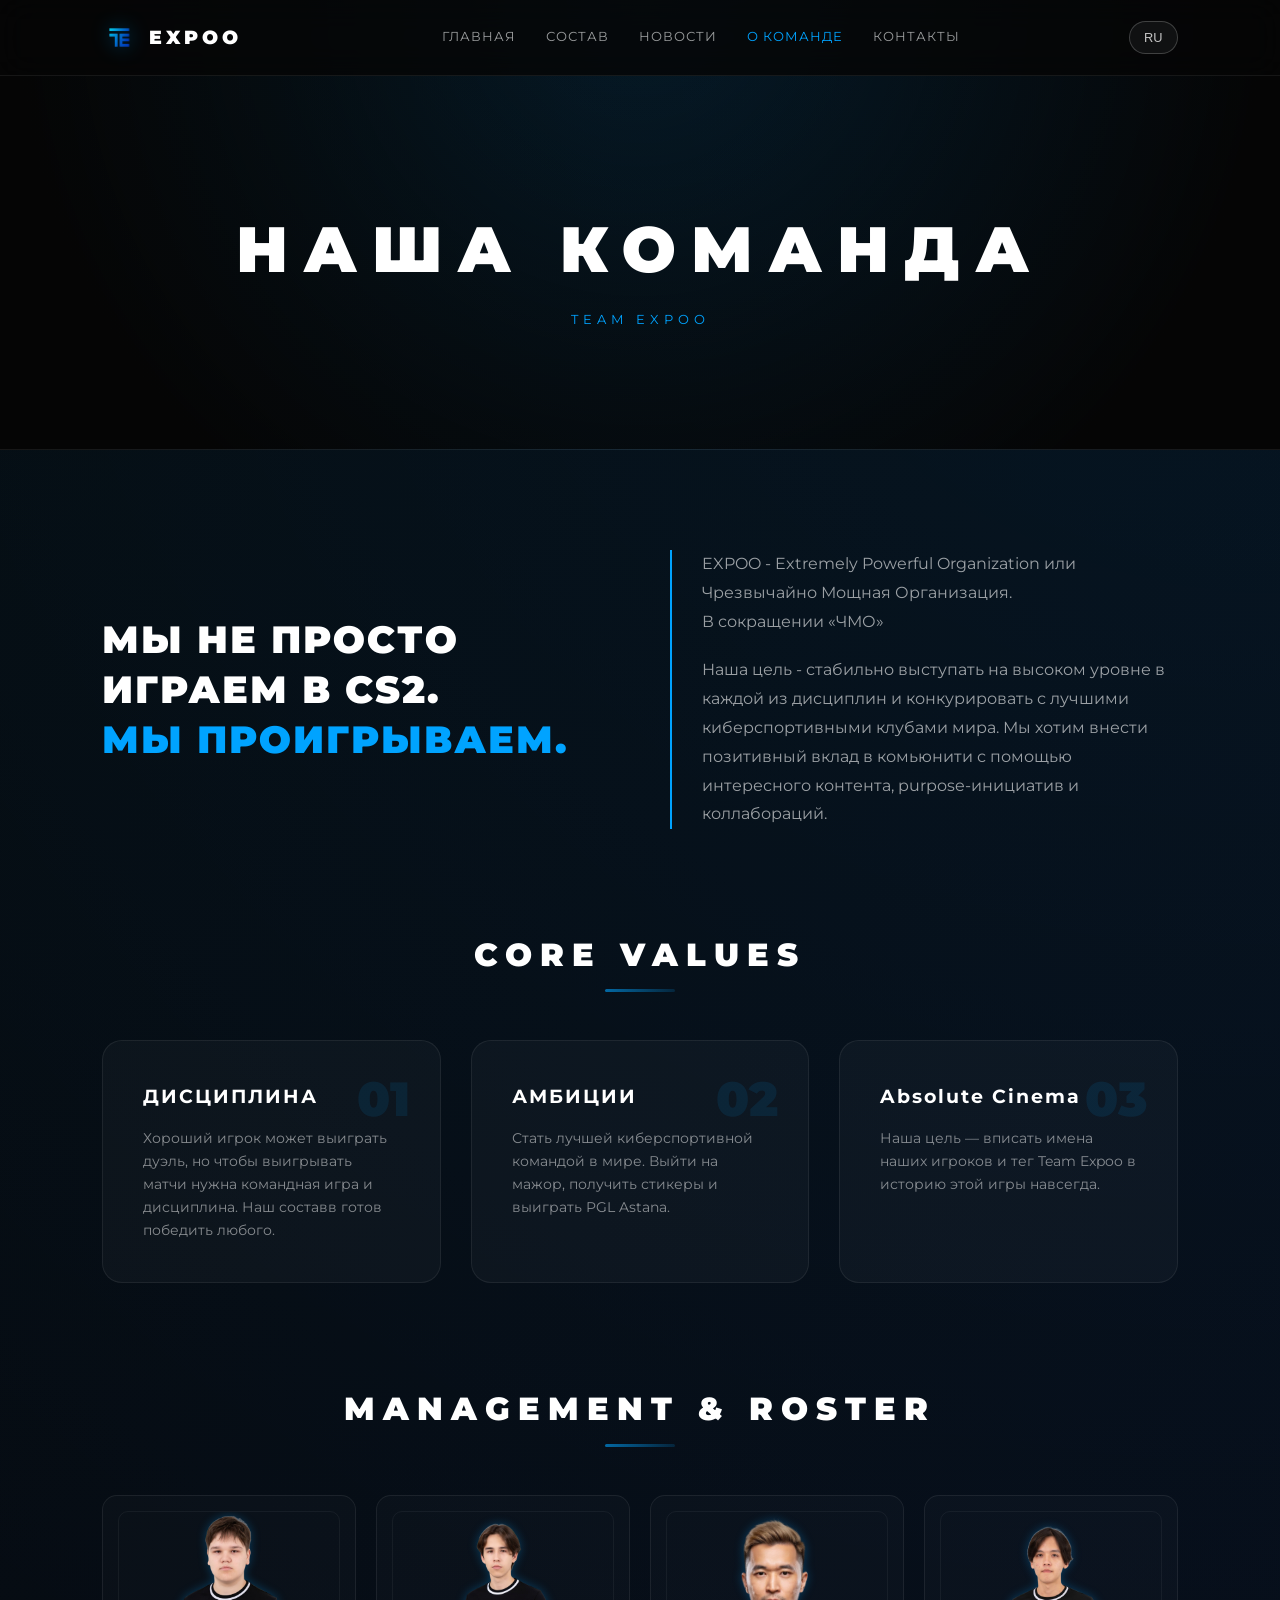
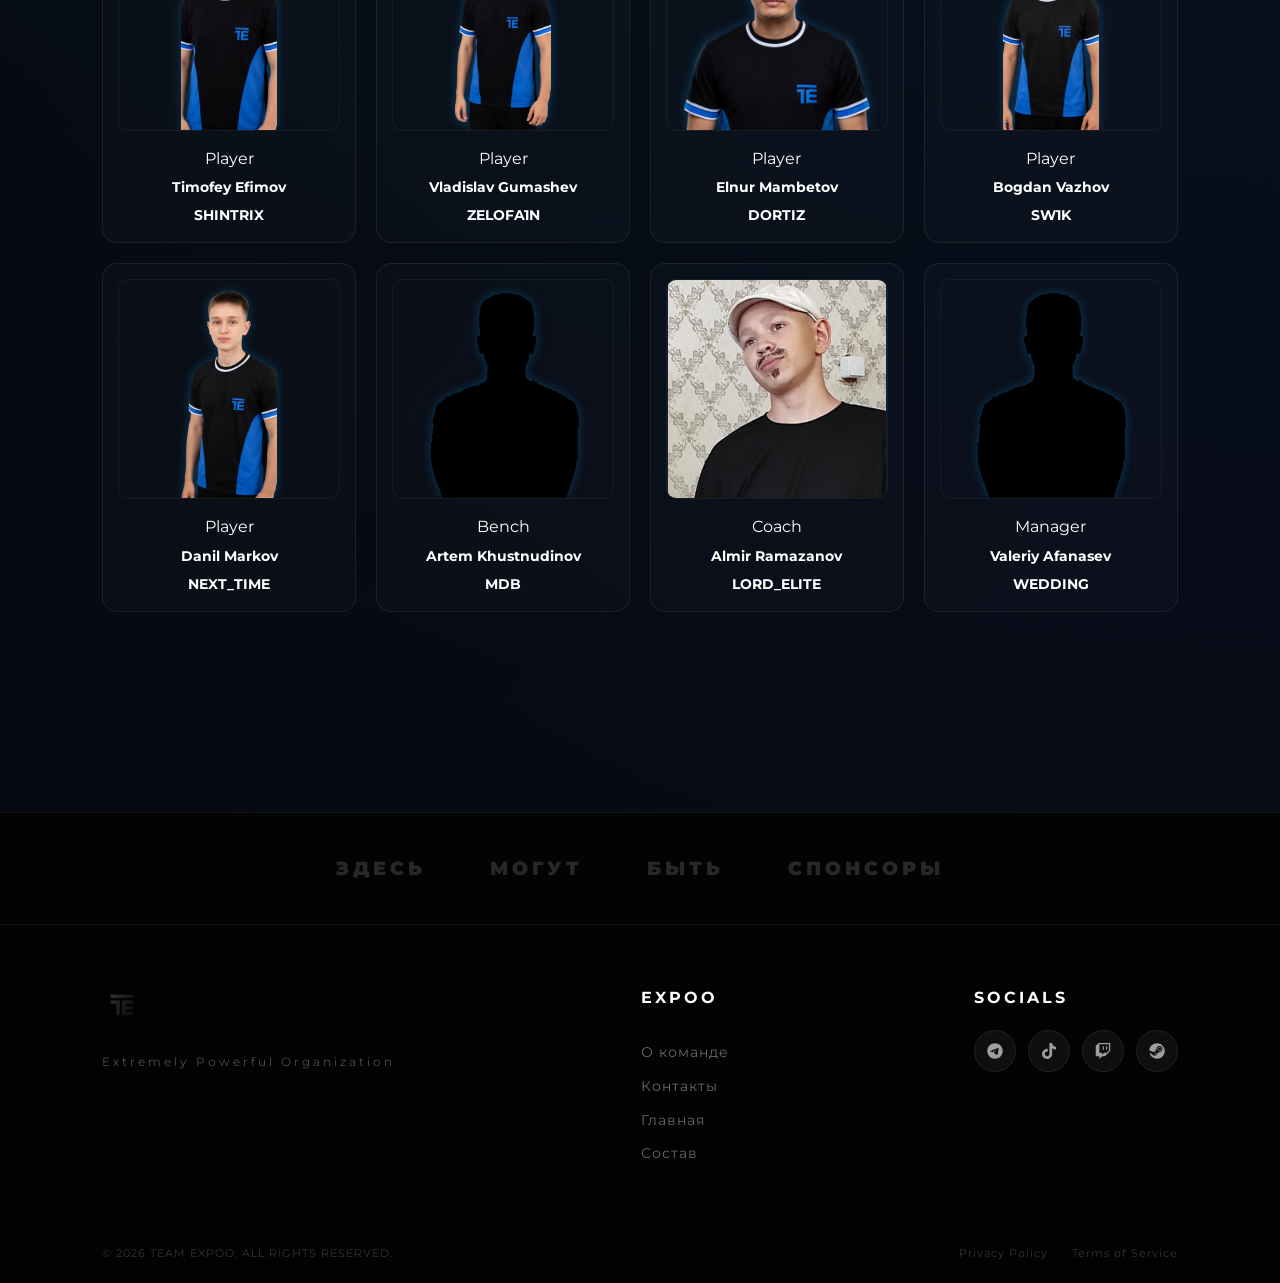
==== commit 336d9dd7: "Add files via upload" ====
--- a/about.html
+++ b/about.html
@@ -152,7 +152,7 @@
 
         <div class="staff-card">
             <div class="staff-img-box">
-                <img src="images/player_silhouette.png" alt="Coach">
+                <img src="images/almir.png" alt="Coach">
             </div>
             <div class="staff-info">
                 <span class="staff-role">Coach</span>
--- a/style.css
+++ b/style.css
@@ -769,16 +769,12 @@
 }
 
 .p-card-visual img {
-    /* СТАРОЕ width: 90%; -> УДАЛИ ИЛИ ЗАМЕНИ */
-    width: 100%; /* Занимает всю ширину своей колонки Grid */
-    height: 100%; /* Занимает всю высоту карточки (500px) */
-
-    /* КЛЮЧЕВОЕ РЕШЕНИЕ:object-fit */
-    object-fit: cover; /* Фото заполняет блок, не растягиваясь (лишние края обрезаются) */
-    object-position: center top; /* Фокусируемся на лице/верхней части тела игрока */
-    
-    transition: var(--transition);
-    filter: none; /* Убираем grayscale, если хотим цветные фото */
+    width: 100%;
+    height: 100%;
+    object-fit: cover;
+    object-position: center top;
+    transition: var(--transition);
+    filter: none;
 }
 
 .player-big-card:hover .p-card-visual img {
@@ -1098,6 +1094,235 @@
     font-size: 1rem;
 }
 
+/* =========================================
+   HIGHLIGHTS PAGE
+   ========================================= */
+
+.highlights-page {
+    padding: 80px 8% 100px;
+    max-width: 1400px;
+    margin: 0 auto;
+}
+
+.highlights-header {
+    max-width: 700px;
+    margin: 0 auto 40px;
+    text-align: center;
+}
+
+.highlights-header h2 {
+    font-size: 2rem;
+    letter-spacing: 4px;
+    margin-bottom: 10px;
+}
+
+.highlights-header p {
+    color: rgba(255, 255, 255, 0.6);
+    font-size: 0.95rem;
+}
+
+.highlights-grid {
+    display: grid;
+    grid-template-columns: repeat(3, 1fr);
+    gap: 30px;
+}
+
+.highlight-card {
+    background: var(--glass);
+    border: 1px solid var(--glass-border);
+    border-radius: 20px;
+    overflow: hidden;
+    display: flex;
+    flex-direction: column;
+    transition: var(--transition);
+}
+
+.highlight-card:hover {
+    transform: translateY(-6px);
+    border-color: var(--accent-blue);
+    box-shadow: 0 16px 32px rgba(0, 0, 0, 0.5);
+}
+
+.highlight-thumb {
+    position: relative;
+    width: 100%;
+    padding-top: 56.25%; /* 16:9 */
+    overflow: hidden;
+    background: #111;
+}
+
+.highlight-thumb iframe,
+.highlight-thumb img {
+    position: absolute;
+    inset: 0;
+    width: 100%;
+    height: 100%;
+    border: none;
+    object-fit: cover;
+}
+
+.highlight-thumb::after {
+    content: '▶';
+    position: absolute;
+    inset: 0;
+    display: flex;
+    align-items: center;
+    justify-content: center;
+    font-size: 2.5rem;
+    color: rgba(255, 255, 255, 0.9);
+    text-shadow: 0 0 15px rgba(0, 0, 0, 0.9);
+    pointer-events: none;
+}
+
+.highlight-meta {
+    padding: 18px 20px 16px;
+    display: flex;
+    flex-direction: column;
+    gap: 6px;
+}
+
+.highlight-title {
+    font-size: 1rem;
+    font-weight: 700;
+}
+
+.highlight-game {
+    font-size: 0.75rem;
+    text-transform: uppercase;
+    letter-spacing: 2px;
+    color: var(--accent-blue);
+}
+
+.highlight-info {
+    display: flex;
+    justify-content: space-between;
+    align-items: center;
+    font-size: 0.75rem;
+    color: rgba(255, 255, 255, 0.5);
+}
+
+.highlight-watch {
+    margin-top: 8px;
+    font-size: 0.8rem;
+    color: var(--accent-blue);
+    text-decoration: none;
+    font-weight: 600;
+}
+
+.highlight-watch:hover {
+    text-decoration: underline;
+}
+
+@media (max-width: 1024px) {
+    .highlights-grid {
+        grid-template-columns: repeat(2, 1fr);
+    }
+}
+
+@media (max-width: 700px) {
+    .highlights-page {
+        padding-left: 5%;
+        padding-right: 5%;
+    }
+    .highlights-grid {
+        grid-template-columns: 1fr;
+    }
+}
+
+/* --- МОДАЛКА ХАЙЛАЙТОВ --- */
+.highlight-modal {
+    position: fixed;
+    inset: 0;
+    display: flex;
+    align-items: center;
+    justify-content: center;
+    z-index: 2000;
+}
+
+.highlight-modal.hidden {
+    display: none;
+}
+
+.highlight-modal-backdrop {
+    position: absolute;
+    inset: 0;
+    background: rgba(0, 0, 0, 0.9);
+    backdrop-filter: blur(4px);
+}
+
+.highlight-modal-content {
+    position: relative;
+    width: min(1100px, 95%);
+    max-height: 90vh;
+    padding: 30px 30px 24px;
+    background: rgba(5, 5, 5, 0.95);
+    border: 1px solid rgba(255, 255, 255, 0.12);
+    border-radius: 24px;
+    box-shadow: 0 40px 80px rgba(0, 0, 0, 0.8);
+    overflow-y: auto;
+}
+
+.highlight-modal-close {
+    position: absolute;
+    top: 16px;
+    right: 16px;
+    width: 38px;
+    height: 38px;
+    background: rgba(0, 0, 0, 0.5);
+    border: 1px solid rgba(255, 255, 255, 0.2);
+    border-radius: 50%;
+    color: rgba(255, 255, 255, 0.8);
+    font-size: 1.6rem;
+    line-height: 1;
+    display: flex;
+    align-items: center;
+    justify-content: center;
+    cursor: pointer;
+    transition: var(--transition);
+}
+
+.highlight-modal-close:hover {
+    background: rgba(0, 0, 0, 0.7);
+    color: var(--accent-blue);
+}
+
+.highlight-modal-body h2 {
+    font-size: 1.6rem;
+    margin-bottom: 8px;
+}
+
+.highlight-modal-meta {
+    display: flex;
+    flex-wrap: wrap;
+    gap: 12px;
+    font-size: 0.8rem;
+    color: rgba(255, 255, 255, 0.6);
+    margin-bottom: 16px;
+}
+
+.highlight-modal-video {
+    position: relative;
+    width: 100%;
+    padding-top: 56.25%; /* 16:9 */
+    border-radius: 16px;
+    overflow: hidden;
+    border: 1px solid rgba(255, 255, 255, 0.15);
+    margin-bottom: 16px;
+}
+
+.highlight-modal-video iframe {
+    position: absolute;
+    inset: 0;
+    width: 100%;
+    height: 100%;
+    border: none;
+}
+
+.highlight-modal-desc {
+    font-size: 0.9rem;
+    color: rgba(255, 255, 255, 0.75);
+}
+
 /* --- ИСПРАВЛЕНИЕ РАЗМЕРА КАРТОЧЕК НОВОСТЕЙ */
 @media (max-width: 1024px) {
     .news-grid { grid-template-columns: repeat(2, 1fr); }
@@ -1297,6 +1522,7 @@
 @media (max-width: 850px) {
     .player-big-card {
         grid-template-columns: 1fr;
+        height: auto;
     }
     .p-card-info {
         padding: 30px;
@@ -1483,6 +1709,55 @@
     }
 }
 
+/* Дополнительный компактный режим для маленьких телефонов */
+@media (max-width: 600px) {
+    .navbar {
+        padding: 10px 4%;
+    }
+
+    .hero {
+        padding: 0 10px;
+    }
+
+    .main-title {
+        letter-spacing: 6px;
+    }
+
+    .match-ticker {
+        flex-direction: column;
+        align-items: center;
+        text-align: center;
+    }
+
+    .page-hero {
+        padding-top: 70px;
+    }
+
+    .page-title {
+        letter-spacing: 8px;
+    }
+
+    .about-content,
+    .values-section,
+    .staff-section,
+    .contact-content,
+    .social-section,
+    .roster-section,
+    .achievements-section {
+        padding-left: 5%;
+        padding-right: 5%;
+    }
+
+    .staff-grid {
+        grid-template-columns: 1fr;
+    }
+
+    .news-container {
+        padding-left: 5%;
+        padding-right: 5%;
+    }
+}
+
 
 
 
@@ -1504,10 +1779,8 @@
         height: auto;
     }
     .player-card {
-        height: 120px;
-    }
-    .player-card:hover {
-        height: 300px;
+        height: auto;
+        min-height: 180px;
     }
     .ach-rank {
         display: none;
@@ -1517,7 +1790,7 @@
 /* Отключаем hover-эффекты для устройств без hover (тач) */
 @media (hover: none) {
     .player-card:hover {
-        height: 120px;
+        flex: 1;
     }
 }
 
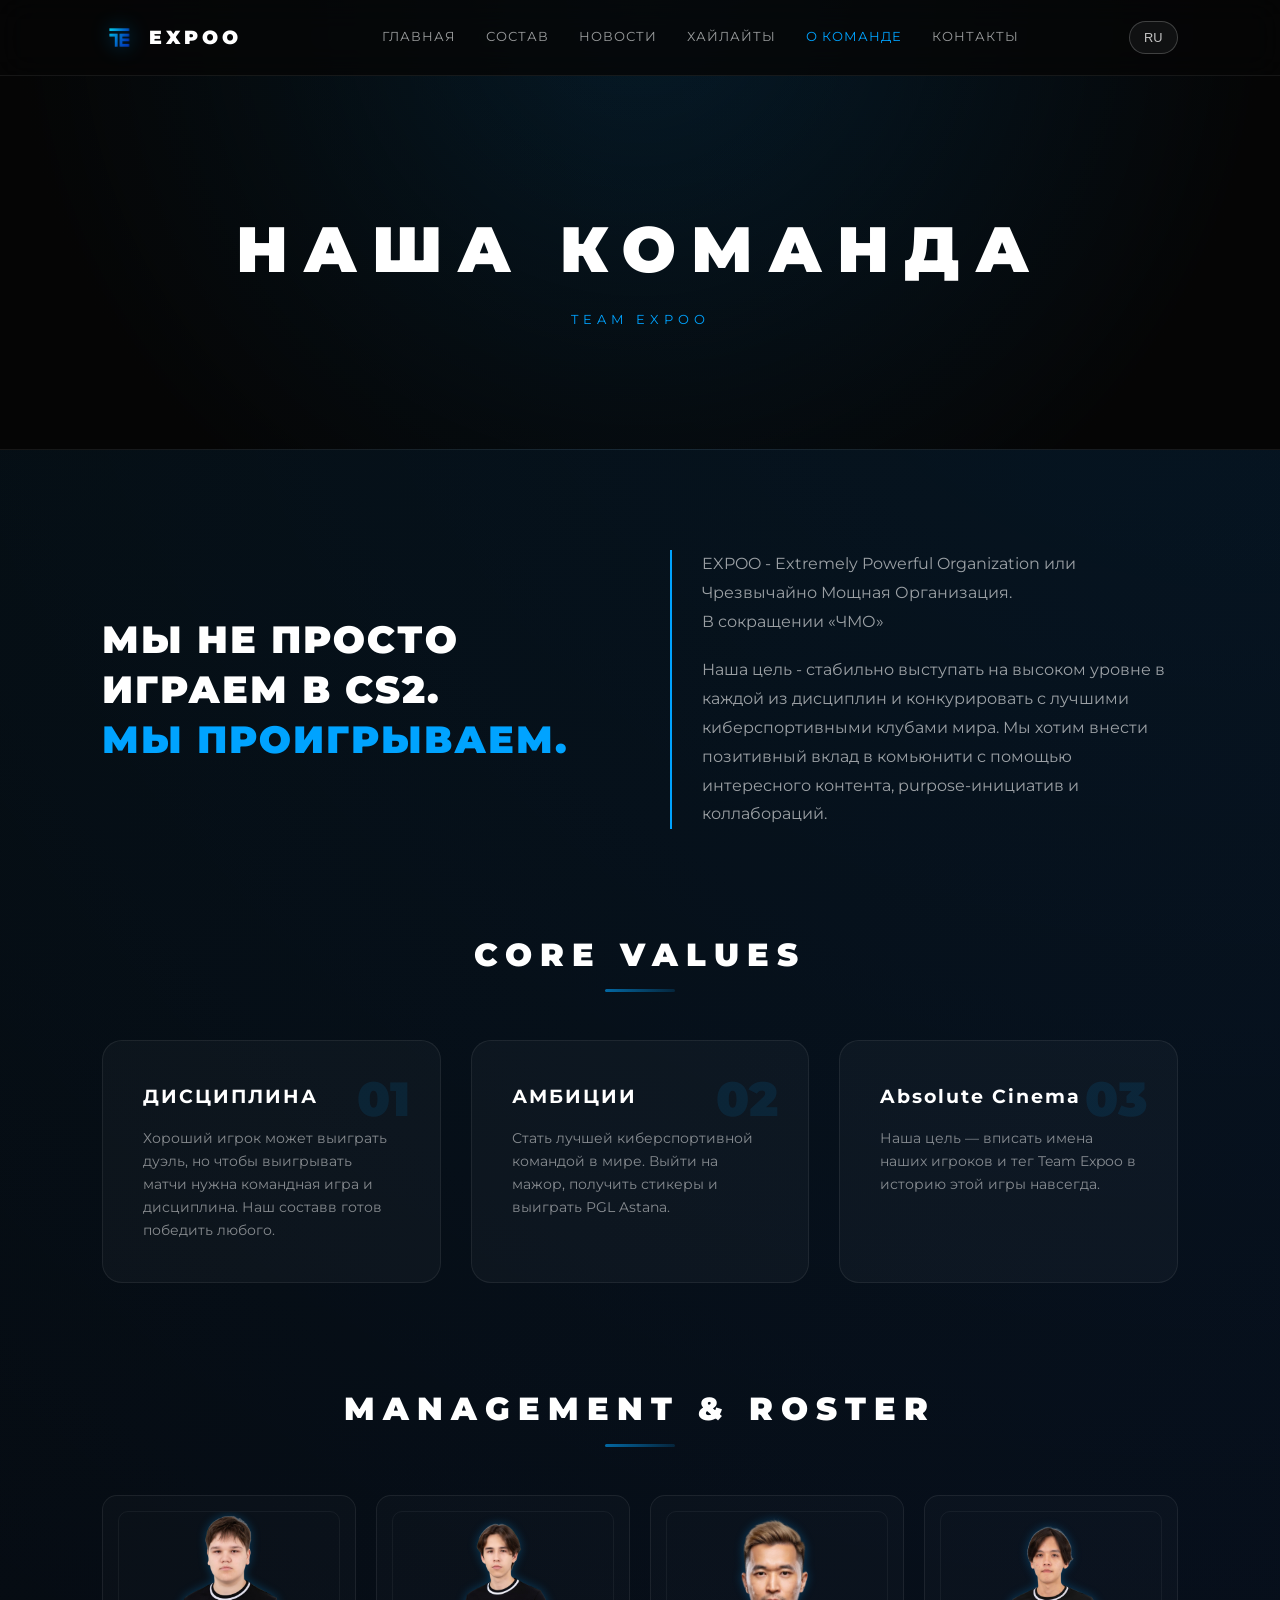
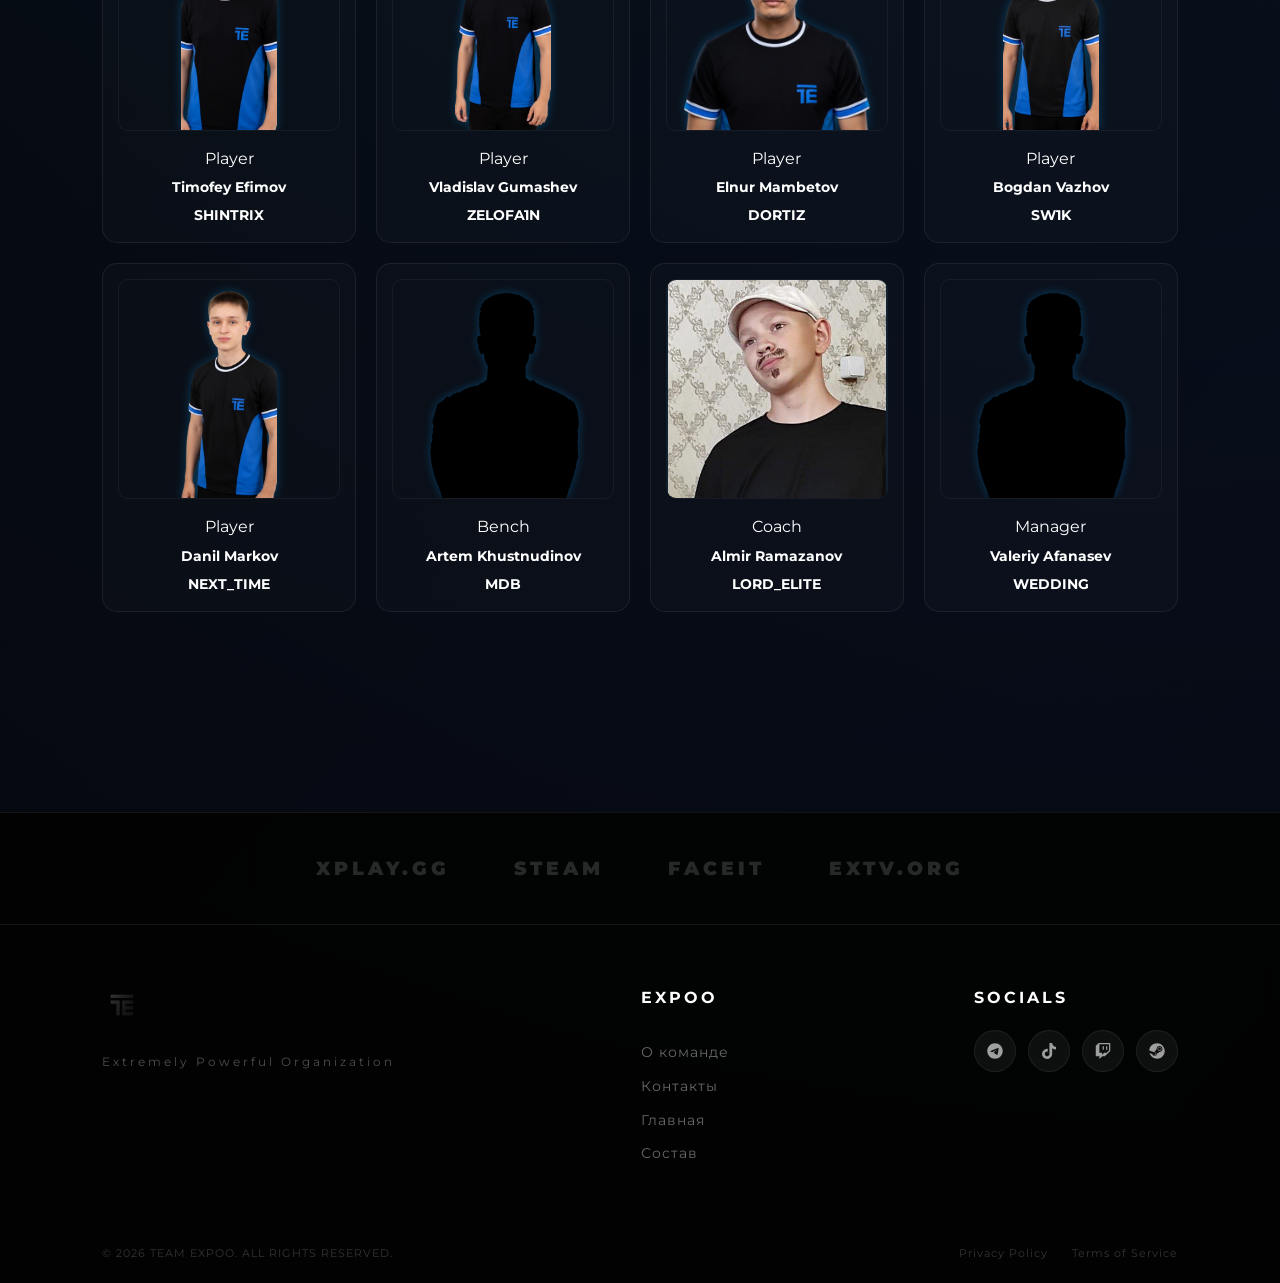
==== commit 5202ff48: "Add files via upload" ====
--- a/about.html
+++ b/about.html
@@ -26,6 +26,7 @@
             <a href="index.html" data-i18n="nav.home">Главная</a>
             <a href="roster.html" data-i18n="nav.roster">Состав</a>
             <a href="news.html" data-i18n="nav.news">Новости</a>
+            <a href="highlights.html" data-i18n="nav.highlights">Хайлайты</a>
             <a href="about.html" class="active" data-i18n="nav.about">О команде</a>
             <a href="contacts.html" data-i18n="nav.contacts">Контакты</a>
         </nav>
@@ -179,10 +180,10 @@
 
     <footer class="footer">
         <div class="sponsors-strip">
-            <span class="sponsor">ЗДЕСЬ</span>
-            <span class="sponsor">МОГУТ</span>
-            <span class="sponsor">БЫТЬ</span>
-            <span class="sponsor">СПОНСОРЫ</span>
+            <span class="sponsor">XPLAY.GG</span>
+            <span class="sponsor">STEAM</span>
+            <span class="sponsor">FACEIT</span>
+            <span class="sponsor">EXTV.ORG</span>
         </div>
 
         <div class="footer-content">
--- a/style.css
+++ b/style.css
@@ -23,24 +23,33 @@
     100% { background-position: 0% 50%; }
 }
 
+/* Respect reduced-motion settings */
+@media (prefers-reduced-motion: reduce) {
+    * {
+        animation-duration: 0.001ms !important;
+        animation-iteration-count: 1 !important;
+        transition-duration: 0.001ms !important;
+        scroll-behavior: auto !important;
+    }
+}
+
 body {
     background: radial-gradient(circle at top, rgba(0, 163, 255, 0.1), transparent 55%),
                 linear-gradient(130deg, #050505 0%, #070710 40%, #030306 100%);
     background-size: 200% 200%;
     animation: bg-shift 30s ease infinite;
-}
-
-html {
-    scroll-behavior: smooth;
-}
-
-body {
     background-color: var(--bg-dark);
     color: var(--text-white);
     font-family: 'Montserrat', sans-serif;
     overflow-x: hidden;
     line-height: 1.6;
 }
+
+html {
+    scroll-behavior: smooth;
+}
+
+/* (дубликат body удалён) */
 
 /* --- ШАПКА (NAVBAR) --- */
 .navbar {
@@ -192,6 +201,236 @@
 }
 
 .ticker-label { color: var(--accent-blue); font-weight: bold; font-size: 0.75rem; }
+
+/* =========================================
+   BUTTONS
+   ========================================= */
+
+.btn {
+    display: inline-flex;
+    align-items: center;
+    justify-content: center;
+    gap: 10px;
+    padding: 12px 18px;
+    border-radius: 999px;
+    font-size: 0.8rem;
+    letter-spacing: 2px;
+    text-transform: uppercase;
+    text-decoration: none;
+    border: 1px solid var(--glass-border);
+    transition: var(--transition);
+    cursor: pointer;
+    user-select: none;
+}
+
+.btn-primary {
+    background: linear-gradient(135deg, rgba(0, 163, 255, 0.9), rgba(0, 87, 255, 0.9));
+    color: #fff;
+    border-color: rgba(0, 163, 255, 0.35);
+    box-shadow: 0 18px 40px rgba(0, 87, 255, 0.25);
+}
+
+.btn-primary:hover {
+    transform: translateY(-2px);
+    box-shadow: 0 24px 55px rgba(0, 87, 255, 0.35);
+}
+
+.btn-ghost {
+    background: rgba(255, 255, 255, 0.04);
+    color: rgba(255, 255, 255, 0.8);
+}
+
+.btn-ghost:hover {
+    border-color: rgba(0, 163, 255, 0.35);
+    color: var(--accent-blue);
+    transform: translateY(-2px);
+}
+
+/* =========================================
+   MATCH CENTER (HOME)
+   ========================================= */
+
+.match-center {
+    padding: 70px 8% 30px;
+}
+
+.match-center-inner {
+    max-width: 1400px;
+    margin: 0 auto;
+}
+
+.mc-header {
+    display: flex;
+    align-items: center;
+    justify-content: space-between;
+    gap: 20px;
+    margin-bottom: 20px;
+}
+
+.mc-title {
+    margin-bottom: 0;
+}
+
+.mc-actions {
+    display: flex;
+    gap: 12px;
+    flex-wrap: wrap;
+}
+
+.mc-grid {
+    display: grid;
+    grid-template-columns: 1.2fr 1fr;
+    gap: 20px;
+}
+
+.mc-card {
+    background: var(--glass);
+    border: 1px solid var(--glass-border);
+    border-radius: 24px;
+    padding: 26px;
+    overflow: hidden;
+    position: relative;
+}
+
+.mc-card::before {
+    content: '';
+    position: absolute;
+    inset: 0;
+    background: radial-gradient(circle at top left, rgba(0, 163, 255, 0.12), transparent 55%);
+    pointer-events: none;
+}
+
+.mc-card-top {
+    display: flex;
+    align-items: center;
+    justify-content: space-between;
+    gap: 12px;
+    position: relative;
+    z-index: 1;
+}
+
+.mc-label {
+    color: var(--accent-blue);
+    font-size: 0.7rem;
+    letter-spacing: 3px;
+    font-weight: 900;
+}
+
+.mc-meta {
+    color: rgba(255, 255, 255, 0.5);
+    font-size: 0.8rem;
+}
+
+.mc-versus {
+    margin-top: 22px;
+    display: grid;
+    grid-template-columns: 1fr auto 1fr;
+    align-items: center;
+    gap: 14px;
+    position: relative;
+    z-index: 1;
+}
+
+.mc-team {
+    display: flex;
+    flex-direction: column;
+    gap: 6px;
+}
+
+.mc-team-right {
+    text-align: right;
+}
+
+.mc-team-tag {
+    font-size: 2rem;
+    font-weight: 900;
+    letter-spacing: 2px;
+}
+
+.mc-team-name {
+    font-size: 0.85rem;
+    color: rgba(255, 255, 255, 0.55);
+    letter-spacing: 1px;
+    text-transform: uppercase;
+}
+
+.mc-vs {
+    font-weight: 900;
+    letter-spacing: 6px;
+    color: rgba(255, 255, 255, 0.15);
+}
+
+.mc-time {
+    margin-top: 18px;
+    padding-top: 16px;
+    border-top: 1px solid rgba(255, 255, 255, 0.08);
+    display: flex;
+    flex-direction: column;
+    gap: 6px;
+    position: relative;
+    z-index: 1;
+}
+
+.mc-time-main {
+    font-weight: 800;
+    letter-spacing: 1px;
+}
+
+.mc-time-sub {
+    color: rgba(255, 255, 255, 0.55);
+    font-size: 0.85rem;
+}
+
+.mc-results-list {
+    margin-top: 18px;
+    display: flex;
+    flex-direction: column;
+    gap: 10px;
+    position: relative;
+    z-index: 1;
+}
+
+.mc-result {
+    display: grid;
+    grid-template-columns: 1fr auto;
+    gap: 12px;
+    align-items: center;
+    padding: 12px 14px;
+    border-radius: 14px;
+    border: 1px solid rgba(255, 255, 255, 0.06);
+    background: rgba(0, 0, 0, 0.25);
+}
+
+.mc-result-main {
+    display: flex;
+    flex-direction: column;
+    gap: 2px;
+}
+
+.mc-result-title {
+    font-weight: 800;
+    letter-spacing: 1px;
+    font-size: 0.95rem;
+}
+
+.mc-result-sub {
+    color: rgba(255, 255, 255, 0.55);
+    font-size: 0.8rem;
+}
+
+.mc-result-score {
+    font-weight: 900;
+    letter-spacing: 2px;
+    color: rgba(255, 255, 255, 0.9);
+}
+
+.mc-result.win .mc-result-score {
+    color: rgba(40, 255, 160, 0.9);
+}
+
+.mc-result.loss .mc-result-score {
+    color: rgba(255, 90, 90, 0.95);
+}
 
 /* --- СЕКЦИЯ РОСТЕРА (АККОРДЕОН) --- */
 .roster-section {
@@ -252,6 +491,13 @@
     overflow: hidden;
     transition: var(--transition);
     cursor: pointer;
+    text-decoration: none;
+    color: inherit;
+}
+
+.player-card:focus-visible {
+    outline: 2px solid rgba(0, 163, 255, 0.8);
+    outline-offset: 4px;
 }
 
 .player-card img {
@@ -923,9 +1169,6 @@
 }
 
 .read-more:hover { color: var(--accent-blue); }
-
-/* Сетка */
-.news-grid { display: grid; grid-template-columns: repeat(3, 1fr); gap: 30px; }
 
 /* Исправленная сетка новостей */
 .news-grid {
@@ -1334,6 +1577,24 @@
     .news-content { padding: 30px; }
 }
 
+@media (max-width: 700px) {
+    .mc-versus {
+        grid-template-columns: 1fr;
+        gap: 10px;
+        text-align: center;
+    }
+    .mc-team-right {
+        text-align: center;
+    }
+    .mc-vs {
+        display: none;
+    }
+    .mc-card-top {
+        flex-direction: column;
+        align-items: flex-start;
+    }
+}
+
 /* =========================================
    ИНДИВИДУАЛЬНЫЙ ПРОФИЛЬ ИГРОКА
    ========================================= */
@@ -1503,21 +1764,6 @@
 }
 
 
-
-/* Адаптив для мобилок */
-@media (max-width: 900px) {
-    .profile-header-grid {
-        grid-template-columns: 1fr;
-        text-align: center;
-    }
-    .gs-grid {
-        grid-template-columns: 1fr;
-    }
-    .bio-text {
-        text-align: left;
-    }
-}
-
 /* Адаптив: на мобилках карточка становится вертикальной */
 @media (max-width: 850px) {
     .player-big-card {
@@ -1663,51 +1909,7 @@
     fill: var(--text-white);
 }
 
-/* Адаптив для контактов */
-@media (max-width: 900px) {
-    .contact-grid {
-        grid-template-columns: 1fr;
-        gap: 40px;
-    }
-    .social-links {
-        flex-wrap: wrap;
-        gap: 20px;
-    }
-}
-
-/* Адаптив для телефонов и планшетов */
-@media (max-width: 900px) {
-    .about-grid {
-        grid-template-columns: 1fr; /* Текст встает друг под другом */
-        gap: 30px;
-    }
-    .values-grid {
-        grid-template-columns: 1fr; /* Карточки встают в один столбец */
-    }
-    .about-text {
-        border-left: none;
-        border-top: 2px solid var(--accent-blue);
-        padding-left: 0;
-        padding-top: 30px;
-    }
-}
-
-
-
-
-
-
-/* Адаптив для планшетов и телефонов */
-@media (max-width: 900px) {
-    .footer-content {
-        flex-direction: column;
-    }
-    .footer-bottom {
-        flex-direction: column;
-        gap: 15px;
-        text-align: center;
-    }
-}
+ 
 
 /* Дополнительный компактный режим для маленьких телефонов */
 @media (max-width: 600px) {
@@ -1772,20 +1974,6 @@
 
 
 
-/* --- АДАПТИВНОСТЬ (Для мобилок) --- */
-@media (max-width: 900px) {
-    .roster-container {
-        flex-direction: column;
-        height: auto;
-    }
-    .player-card {
-        height: auto;
-        min-height: 180px;
-    }
-    .ach-rank {
-        display: none;
-    }
-}
 
 /* Отключаем hover-эффекты для устройств без hover (тач) */
 @media (hover: none) {
@@ -1794,8 +1982,9 @@
     }
 }
 
-/* --- МЕНЮ И НАВИГАЦИЯ (АДАПТИВ) --- */
+/* --- АДАПТИВНОСТЬ ≤ 900px (единый блок) --- */
 @media (max-width: 900px) {
+    /* NAV */
     .navbar {
         padding: 15px 5%;
     }
@@ -1836,4 +2025,88 @@
     .menu-toggle {
         display: inline-flex;
     }
-}
+
+    /* HOME: roster accordion cards */
+    .roster-container {
+        flex-direction: column;
+        height: auto;
+    }
+
+    .player-card {
+        height: auto;
+        min-height: 180px;
+    }
+
+    .ach-rank {
+        display: none;
+    }
+
+    /* PROFILE */
+    .profile-header-grid {
+        grid-template-columns: 1fr;
+        text-align: center;
+    }
+
+    .gs-grid {
+        grid-template-columns: 1fr;
+    }
+
+    .bio-text {
+        text-align: left;
+    }
+
+    /* CONTACTS */
+    .contact-grid {
+        grid-template-columns: 1fr;
+        gap: 40px;
+    }
+
+    .social-links {
+        flex-wrap: wrap;
+        gap: 20px;
+    }
+
+    /* ABOUT */
+    .about-grid {
+        grid-template-columns: 1fr;
+        gap: 30px;
+    }
+
+    .values-grid {
+        grid-template-columns: 1fr;
+    }
+
+    .about-text {
+        border-left: none;
+        border-top: 2px solid var(--accent-blue);
+        padding-left: 0;
+        padding-top: 30px;
+    }
+
+    /* FOOTER */
+    .footer-content {
+        flex-direction: column;
+    }
+
+    .footer-bottom {
+        flex-direction: column;
+        gap: 15px;
+        text-align: center;
+    }
+
+    /* MATCH CENTER */
+    .match-center {
+        padding-left: 5%;
+        padding-right: 5%;
+        padding-top: 40px;
+    }
+
+    .mc-header {
+        flex-direction: column;
+        align-items: flex-start;
+    }
+
+    .mc-grid {
+        grid-template-columns: 1fr;
+    }
+}
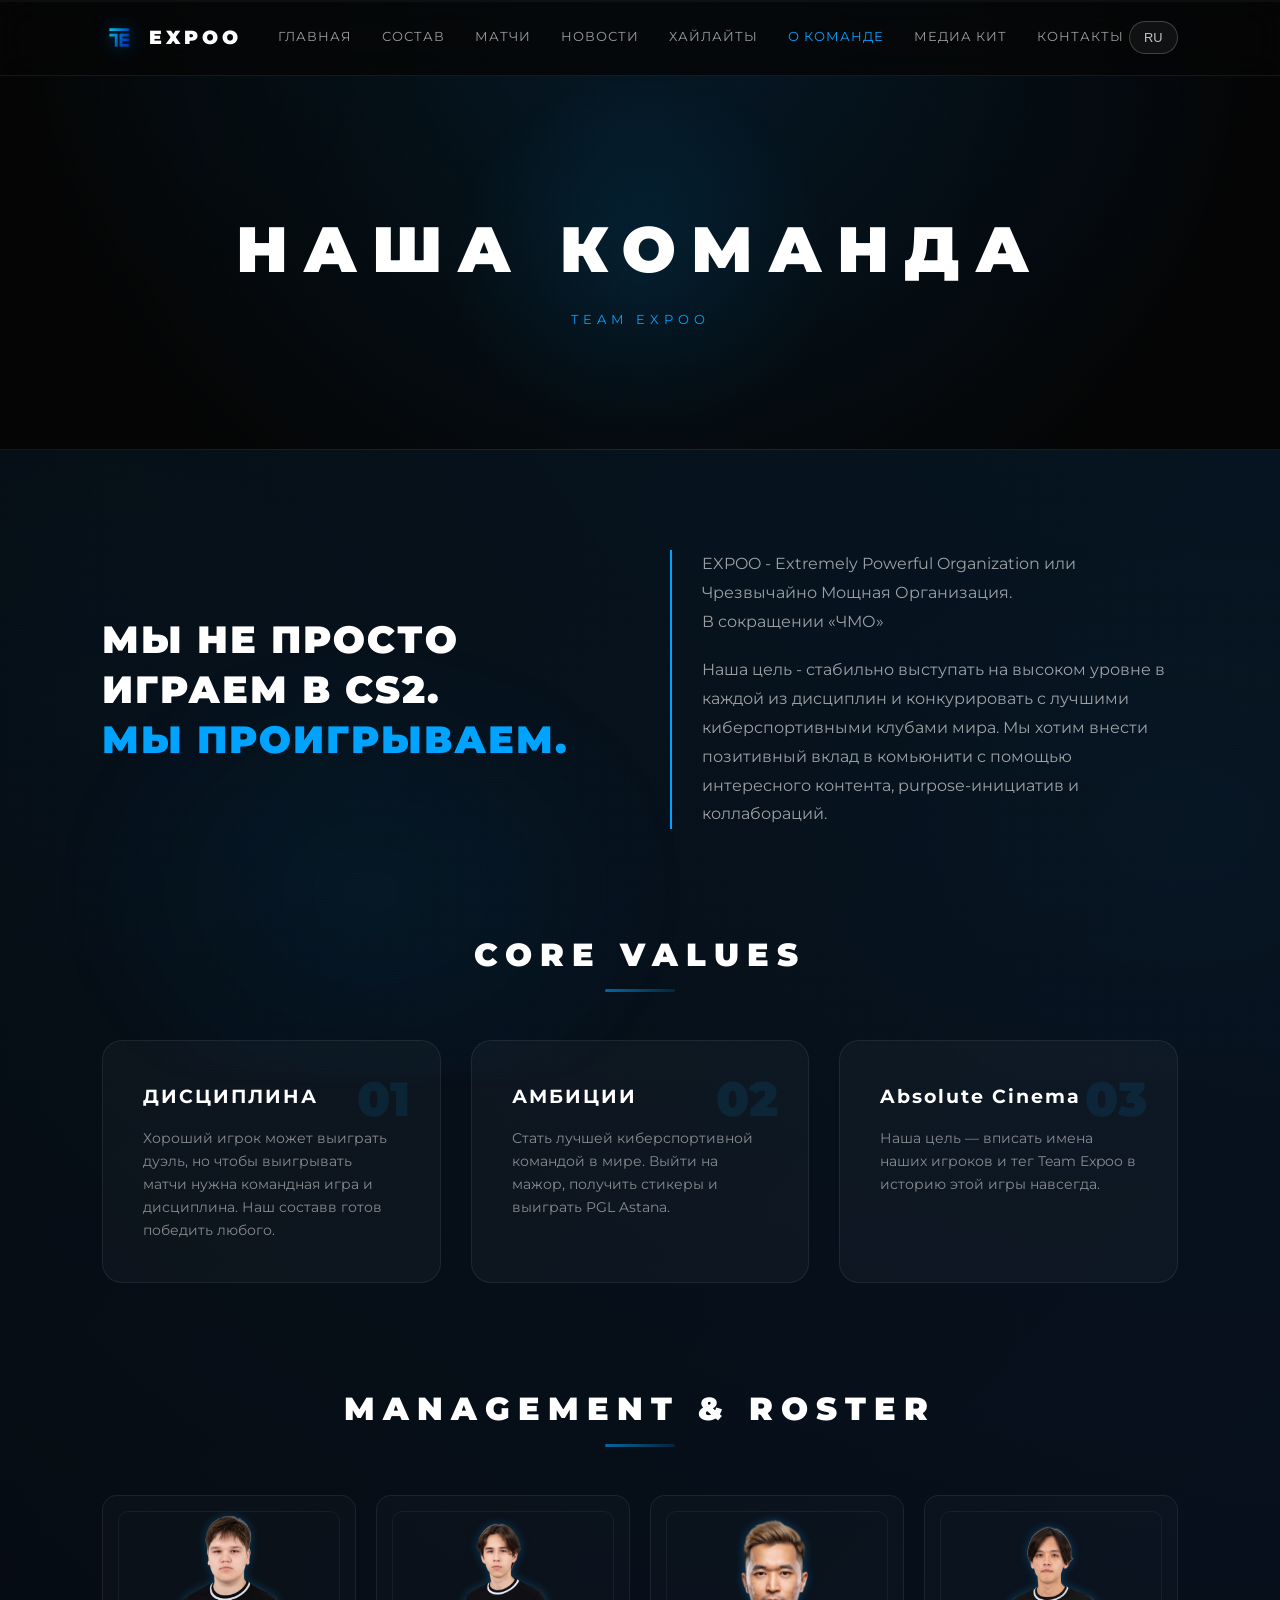
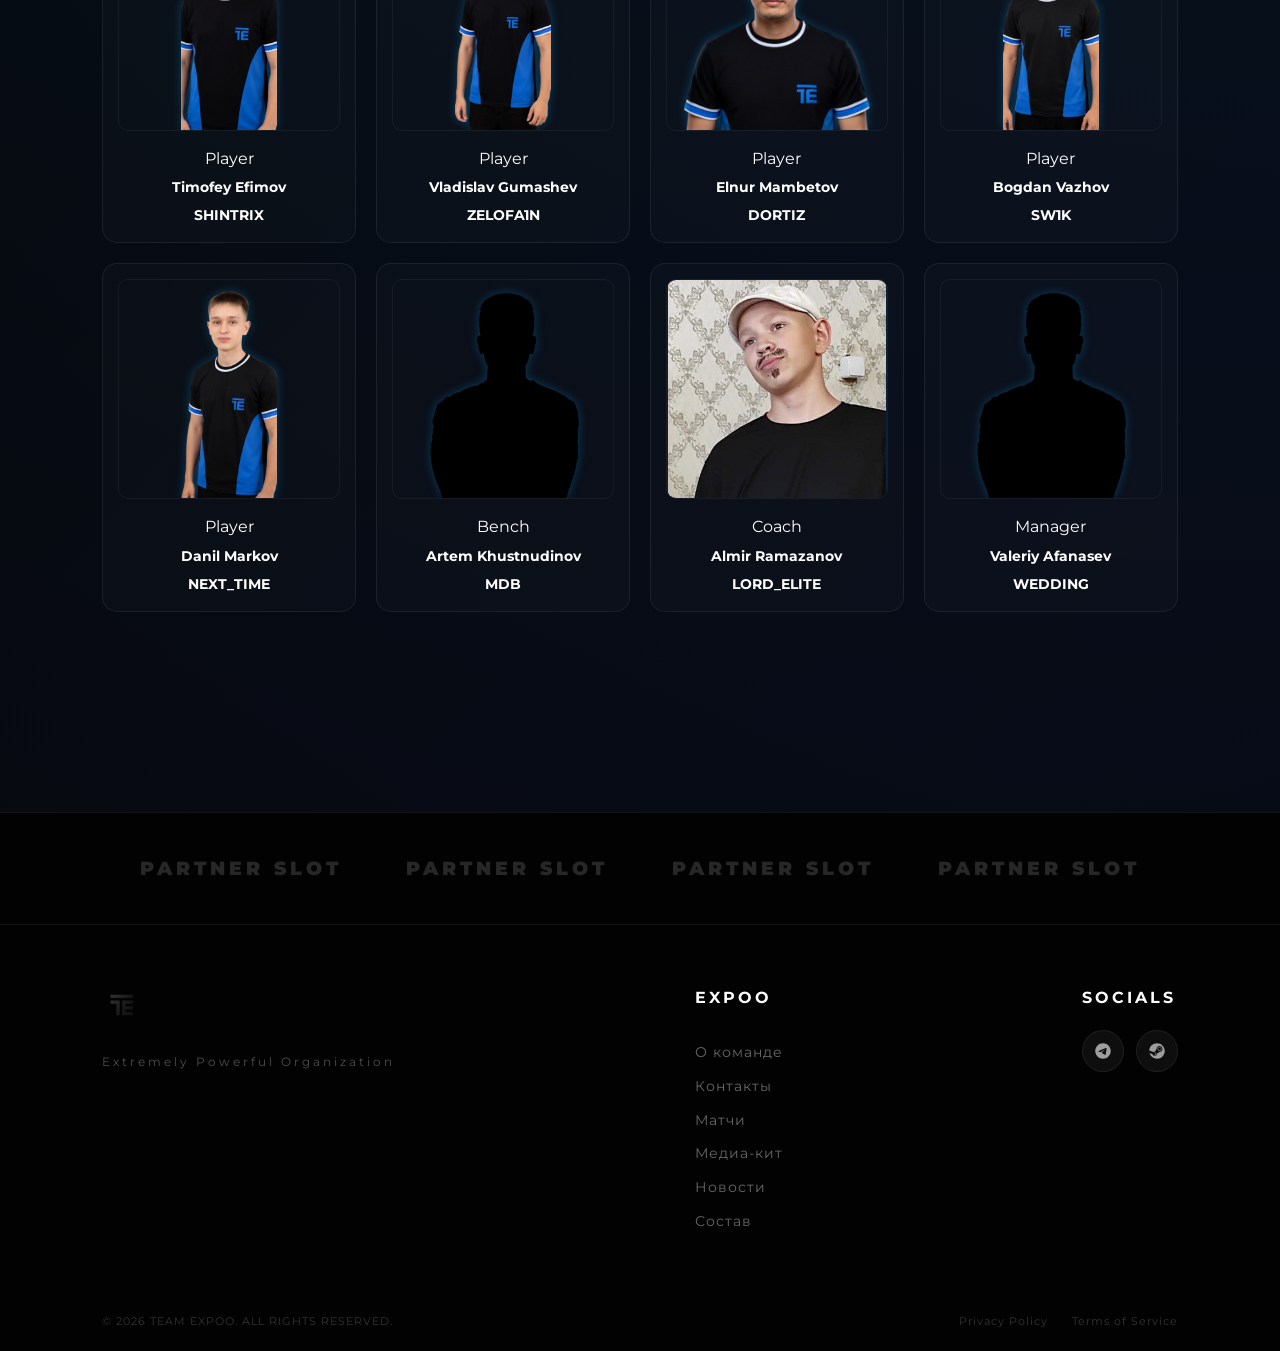
==== commit 7985007b: "Add files via upload" ====
--- a/about.html
+++ b/about.html
@@ -4,35 +4,20 @@
     <meta charset="UTF-8">
     <meta name="viewport" content="width=device-width, initial-scale=1.0">
     <title>TEAM EXPOO</title>
+    <meta name="description" content="About Team Expoo: values, roster and management.">
+    <meta property="og:type" content="website">
+    <meta property="og:title" content="TEAM EXPOO — About">
+    <meta property="og:description" content="Values, roster and management.">
+    <meta property="og:image" content="images/expoologo.png">
     <link rel="icon" type="image/x-icon" href="images/expoologo.png">
+    <link rel="preconnect" href="https://fonts.googleapis.com">
+    <link rel="preconnect" href="https://fonts.gstatic.com" crossorigin>
     <link rel="stylesheet" href="style.css">
     <link href="https://fonts.googleapis.com/css2?family=Montserrat:wght@400;700;900&display=swap" rel="stylesheet">
 </head>
 <body data-page="about">
 
-    <header class="navbar">
-        <div class="logo-container">
-            <img src="images/expoologo.png" alt="Team Expoo" class="header-logo">
-            <span class="logo-text">EXPOO</span>
-        </div>
-
-        <button class="menu-toggle" aria-label="Toggle navigation">
-            <span></span>
-            <span></span>
-            <span></span>
-        </button>
-
-        <nav class="nav-links" aria-label="Main navigation">
-            <a href="index.html" data-i18n="nav.home">Главная</a>
-            <a href="roster.html" data-i18n="nav.roster">Состав</a>
-            <a href="news.html" data-i18n="nav.news">Новости</a>
-            <a href="highlights.html" data-i18n="nav.highlights">Хайлайты</a>
-            <a href="about.html" class="active" data-i18n="nav.about">О команде</a>
-            <a href="contacts.html" data-i18n="nav.contacts">Контакты</a>
-        </nav>
-
-        <button class="lang-switch" type="button" aria-label="Toggle language">RU</button>
-    </header>
+    <div id="site-header"></div>
 
 
     <main>
@@ -87,7 +72,7 @@
 
         <div class="staff-card">
             <div class="staff-img-box">
-                <img src="images/TimofeyShintrix.png" alt="Player">
+                <img src="images/TimofeyShintrix.png" alt="Player" loading="lazy" decoding="async">
             </div>
             <div class="staff-info">
                 <span class="staff-role">Player</span>
@@ -98,7 +83,7 @@
 
         <div class="staff-card">
             <div class="staff-img-box">
-                <img src="images/ZELOFA1Nvlad.png" alt="Player">
+                <img src="images/ZELOFA1Nvlad.png" alt="Player" loading="lazy" decoding="async">
             </div>
             <div class="staff-info">
                 <span class="staff-role">Player</span>
@@ -109,7 +94,7 @@
 
         <div class="staff-card">
             <div class="staff-img-box">
-                <img src="images/KAZAKH.png" alt="Player">
+                <img src="images/KAZAKH.png" alt="Player" loading="lazy" decoding="async">
             </div>
             <div class="staff-info">
                 <span class="staff-role">Player</span>
@@ -120,7 +105,7 @@
 
         <div class="staff-card">
             <div class="staff-img-box">
-                <img src="images/Sw1kBOgdan.png" alt="Player">
+                <img src="images/Sw1kBOgdan.png" alt="Player" loading="lazy" decoding="async">
             </div>
             <div class="staff-info">
                 <span class="staff-role">Player</span>
@@ -131,7 +116,7 @@
 
         <div class="staff-card">
             <div class="staff-img-box">
-                <img src="images/DaniilNextTime.png" alt="Player">
+                <img src="images/DaniilNextTime.png" alt="Player" loading="lazy" decoding="async">
             </div>
             <div class="staff-info">
                 <span class="staff-role">Player</span>
@@ -142,7 +127,7 @@
 
         <div class="staff-card">
             <div class="staff-img-box">
-                <img src="images/player_silhouette.png" alt="Bench">
+                <img src="images/player_silhouette.png" alt="Bench" loading="lazy" decoding="async">
             </div>
             <div class="staff-info">
                 <span class="staff-role">Bench</span>
@@ -153,7 +138,7 @@
 
         <div class="staff-card">
             <div class="staff-img-box">
-                <img src="images/almir.png" alt="Coach">
+                <img src="images/almir.png" alt="Coach" loading="lazy" decoding="async">
             </div>
             <div class="staff-info">
                 <span class="staff-role">Coach</span>
@@ -164,7 +149,7 @@
 
         <div class="staff-card">
             <div class="staff-img-box">
-                <img src="images/player_silhouette.png" alt="Manager">
+                <img src="images/player_silhouette.png" alt="Manager" loading="lazy" decoding="async">
             </div>
             <div class="staff-info">
                 <span class="staff-role">Manager</span>
@@ -178,59 +163,8 @@
 
     </main>
 
-    <footer class="footer">
-        <div class="sponsors-strip">
-            <span class="sponsor">XPLAY.GG</span>
-            <span class="sponsor">STEAM</span>
-            <span class="sponsor">FACEIT</span>
-            <span class="sponsor">EXTV.ORG</span>
-        </div>
 
-        <div class="footer-content">
-            <div class="footer-brand">
-                <img src="images/expoologo.png" alt="Expoo Logo" class="footer-logo">
-                <p class="footer-slogan">Extremely Powerful Organization</p>
-            </div>
-
-            <div class="footer-links">
-                <h4>EXPOO</h4>
-                <a href="about.html">О команде</a>
-                <a href="contacts.html">Контакты</a>
-                <a href="index.html">Главная</a>
-                <a href="roster.html">Состав</a>
-            </div>
-
-            <div class="footer-socials">
-                <h4>SOCIALS</h4>
-                    <div class="p-socials">
-                        <a href="https://t.me/ExpooTeam" class="social-icon-link" title="Telegram">
-                            <svg xmlns="http://www.w3.org/2000/svg" viewBox="0 0 640 640"><!--!Font Awesome Free v7.2.0 by @fontawesome - https://fontawesome.com License - https://fontawesome.com/license/free Copyright 2026 Fonticons, Inc.--><path d="M320 72C183 72 72 183 72 320C72 457 183 568 320 568C457 568 568 457 568 320C568 183 457 72 320 72zM435 240.7C431.3 279.9 415.1 375.1 406.9 419C403.4 437.6 396.6 443.8 390 444.4C375.6 445.7 364.7 434.9 350.7 425.7C328.9 411.4 316.5 402.5 295.4 388.5C270.9 372.4 286.8 363.5 300.7 349C304.4 345.2 367.8 287.5 369 282.3C369.2 281.6 369.3 279.2 367.8 277.9C366.3 276.6 364.2 277.1 362.7 277.4C360.5 277.9 325.6 300.9 258.1 346.5C248.2 353.3 239.2 356.6 231.2 356.4C222.3 356.2 205.3 351.4 192.6 347.3C177.1 342.3 164.7 339.6 165.8 331C166.4 326.5 172.5 322 184.2 317.3C256.5 285.8 304.7 265 328.8 255C397.7 226.4 412 221.4 421.3 221.2C423.4 221.2 427.9 221.7 430.9 224.1C432.9 225.8 434.1 228.2 434.4 230.8C434.9 234 435 237.3 434.8 240.6z"/></svg>
-                        </a>
-
-                        <a href="#" class="social-icon-link" title="TikTok">
-                            <svg xmlns="http://www.w3.org/2000/svg" viewBox="0 0 640 640"><!--!Font Awesome Free v7.2.0 by @fontawesome - https://fontawesome.com License - https://fontawesome.com/license/free Copyright 2026 Fonticons, Inc.--><path d="M544.5 273.9C500.5 274 457.5 260.3 421.7 234.7L421.7 413.4C421.7 446.5 411.6 478.8 392.7 506C373.8 533.2 347.1 554 316.1 565.6C285.1 577.2 251.3 579.1 219.2 570.9C187.1 562.7 158.3 545 136.5 520.1C114.7 495.2 101.2 464.1 97.5 431.2C93.8 398.3 100.4 365.1 116.1 336C131.8 306.9 156.1 283.3 185.7 268.3C215.3 253.3 248.6 247.8 281.4 252.3L281.4 342.2C266.4 337.5 250.3 337.6 235.4 342.6C220.5 347.6 207.5 357.2 198.4 369.9C189.3 382.6 184.4 398 184.5 413.8C184.6 429.6 189.7 444.8 199 457.5C208.3 470.2 221.4 479.6 236.4 484.4C251.4 489.2 267.5 489.2 282.4 484.3C297.3 479.4 310.4 469.9 319.6 457.2C328.8 444.5 333.8 429.1 333.8 413.4L333.8 64L421.8 64C421.7 71.4 422.4 78.9 423.7 86.2C426.8 102.5 433.1 118.1 442.4 131.9C451.7 145.7 463.7 157.5 477.6 166.5C497.5 179.6 520.8 186.6 544.6 186.6L544.6 274z"/></svg>
-                        </a>
-
-                        <a href="#" class="social-icon-link" title="Twitch">
-                            <svg xmlns="http://www.w3.org/2000/svg" viewBox="0 0 640 640"><!--!Font Awesome Free v7.2.0 by @fontawesome - https://fontawesome.com License - https://fontawesome.com/license/free Copyright 2026 Fonticons, Inc.--><path d="M455.4 167.5L416.8 167.5L416.8 277.2L455.4 277.2L455.4 167.5zM349.2 167L310.6 167L310.6 276.8L349.2 276.8L349.2 167zM185 64L88.5 155.4L88.5 484.6L204.3 484.6L204.3 576L300.8 484.6L378.1 484.6L551.9 320L551.9 64L185 64zM513.3 301.8L436.1 374.9L358.9 374.9L291.3 438.9L291.3 374.9L204.4 374.9L204.4 100.6L513.3 100.6L513.3 301.8z"/></svg>
-                        </a>
-
-                        <a href="https://steamcommunity.com/groups/TeamExpoo" class="social-icon-link" title="Steam">
-                           <svg xmlns="http://www.w3.org/2000/svg" viewBox="0 0 640 640"><!--!Font Awesome Free v7.2.0 by @fontawesome - https://fontawesome.com License - https://fontawesome.com/license/free Copyright 2026 Fonticons, Inc.--><path d="M568 320C568 457 456.8 568 319.6 568C205.8 568 110 491.7 80.6 387.6L175.8 426.9C182.2 459 210.7 483.3 244.7 483.3C283.9 483.3 316.6 450.9 314.9 409.8L399.4 349.6C451.5 350.9 495.2 308.7 495.2 256.1C495.2 204.5 453.2 162.6 401.5 162.6C349.8 162.6 307.8 204.6 307.8 256.1L307.8 257.3L248.6 343C233.1 342.1 217.9 346.4 205.1 355.1L72 300.1C82.2 172.4 189.1 72 319.6 72C456.8 72 568 183 568 320zM227.7 448.3L197.2 435.7C202.8 447.3 212.5 456.5 224.4 461.5C251.3 472.7 282.2 459.9 293.4 433.1C298.8 420.1 298.9 405.8 293.5 392.8C288.1 379.8 278 369.6 265 364.2C252.1 358.8 238.3 359 226.1 363.6L257.6 376.6C277.4 384.8 286.8 407.5 278.5 427.3C270.2 447.2 247.5 456.5 227.7 448.3zM401.5 193.8C435.9 193.8 463.8 221.7 463.8 256.1C463.8 290.5 435.9 318.4 401.5 318.4C367.1 318.4 339.2 290.5 339.2 256.1C339.2 221.7 367.1 193.8 401.5 193.8zM401.6 302.8C427.4 302.8 448.4 281.8 448.4 256C448.4 230.2 427.4 209.2 401.6 209.2C375.8 209.2 354.8 230.2 354.8 256C354.8 281.8 375.8 302.8 401.6 302.8z"/></svg>
-                        </a>
-                        
-                    </div>
-            </div>
-        </div>
-
-        <div class="footer-bottom">
-            <p>&copy; 2026 TEAM EXPOO. ALL RIGHTS RESERVED.</p>
-            <div class="legal-links">
-                <a href="#">Privacy Policy</a>
-                <a href="#">Terms of Service</a>
-            </div>
-        </div>
-    </footer>
+    <div id="site-footer"></div>
 
     <script src="script.js" defer></script>
 </body>
--- a/style.css
+++ b/style.css
@@ -21,6 +21,18 @@
     0% { background-position: 0% 50%; }
     50% { background-position: 100% 50%; }
     100% { background-position: 0% 50%; }
+}
+
+@keyframes blob-drift-1 {
+    0% { transform: translate3d(-10%, -10%, 0) scale(1); }
+    50% { transform: translate3d(12%, 8%, 0) scale(1.15); }
+    100% { transform: translate3d(-10%, -10%, 0) scale(1); }
+}
+
+@keyframes blob-drift-2 {
+    0% { transform: translate3d(12%, 18%, 0) scale(1.05); }
+    50% { transform: translate3d(-8%, -6%, 0) scale(1.18); }
+    100% { transform: translate3d(12%, 18%, 0) scale(1.05); }
 }
 
 /* Respect reduced-motion settings */
@@ -45,13 +57,103 @@
     line-height: 1.6;
 }
 
+/* Ambient layers: subtle blobs + noise + cursor glow */
+body::before {
+    content: '';
+    position: fixed;
+    inset: -20%;
+    z-index: -10;
+    pointer-events: none;
+    background:
+      radial-gradient(600px 420px at 15% 20%, rgba(0,163,255,0.10), transparent 60%),
+      radial-gradient(520px 380px at 85% 30%, rgba(0,87,255,0.10), transparent 62%),
+      radial-gradient(520px 420px at 35% 85%, rgba(0,163,255,0.07), transparent 65%);
+    filter: blur(12px);
+    opacity: 0.85;
+    animation: blob-drift-1 18s ease-in-out infinite;
+}
+
+body::after {
+    content: '';
+    position: fixed;
+    inset: -20%;
+    z-index: -9;
+    pointer-events: none;
+    background:
+      radial-gradient(620px 460px at 80% 80%, rgba(0,163,255,0.09), transparent 62%),
+      radial-gradient(520px 420px at 20% 70%, rgba(0,87,255,0.08), transparent 64%),
+      radial-gradient(1px 1px at 0 0, rgba(255,255,255,0.06) 0, rgba(255,255,255,0.06) 1px, transparent 1px);
+    background-size: auto, auto, 3px 3px;
+    mix-blend-mode: screen;
+    opacity: 0.18;
+    animation: blob-drift-2 22s ease-in-out infinite;
+}
+
+/* Cursor spotlight (desktop only; JS updates --mx/--my) */
+.cursor-glow {
+    position: fixed;
+    inset: 0;
+    z-index: -8;
+    pointer-events: none;
+    background: radial-gradient(280px 280px at var(--mx, 50%) var(--my, 30%), rgba(0,163,255,0.18), transparent 70%);
+    opacity: 0;
+    transition: opacity 250ms ease;
+}
+
+body.has-cursor-glow .cursor-glow {
+    opacity: 1;
+}
+
+@media (prefers-reduced-motion: reduce) {
+    body::before, body::after {
+        animation: none !important;
+    }
+    body.has-cursor-glow .cursor-glow {
+        opacity: 0 !important;
+    }
+}
+
+body.modal-open {
+    overflow: hidden;
+}
+
 html {
     scroll-behavior: smooth;
 }
 
+/* Prevent accidental horizontal scrolling on mobile */
+html, body {
+    width: 100%;
+    overflow-x: hidden;
+}
+
+@supports (overflow: clip) {
+    html, body {
+        overflow-x: clip;
+    }
+}
+
 /* (дубликат body удалён) */
 
 /* --- ШАПКА (NAVBAR) --- */
+.top-progress {
+    position: fixed;
+    top: 0;
+    left: 0;
+    right: 0;
+    height: 2px;
+    z-index: 1200;
+    background: rgba(255, 255, 255, 0.04);
+}
+
+.top-progress-bar {
+    height: 100%;
+    width: 0%;
+    background: linear-gradient(90deg, rgba(0,163,255,0.95), rgba(0,87,255,0.95));
+    box-shadow: 0 0 18px rgba(0, 163, 255, 0.35);
+    transform-origin: left center;
+}
+
 .navbar {
     display: flex;
     justify-content: space-between;
@@ -71,6 +173,17 @@
     gap: 12px;
 }
 
+.logo-link {
+    text-decoration: none;
+    color: inherit;
+}
+
+.logo-link:focus-visible {
+    outline: 2px solid rgba(0, 163, 255, 0.8);
+    outline-offset: 4px;
+    border-radius: 12px;
+}
+
 .header-logo {
     height: 35px;
     filter: drop-shadow(0 0 10px rgba(0, 163, 255, 0.4));
@@ -153,6 +266,23 @@
     transform: translateY(-8px) rotate(-45deg);
 }
 
+/* Backdrop for mobile nav */
+.nav-backdrop {
+    position: fixed;
+    inset: 0;
+    background: rgba(0, 0, 0, 0.55);
+    backdrop-filter: blur(2px);
+    opacity: 0;
+    pointer-events: none;
+    transition: opacity 0.25s ease;
+    z-index: 998;
+}
+
+.nav-backdrop.show {
+    opacity: 1;
+    pointer-events: auto;
+}
+
 /* --- HERO СЕКЦИЯ --- */
 .hero {
     height: 100vh;
@@ -162,6 +292,29 @@
     text-align: center;
     position: relative;
     padding: 0 20px;
+}
+
+.hero-video {
+    position: absolute;
+    inset: 0;
+    width: 100%;
+    height: 100%;
+    object-fit: cover;
+    object-position: center;
+    opacity: 0.45;
+    filter: saturate(1.05) contrast(1.05);
+    z-index: -3;
+    background: #000;
+}
+
+.hero-video-overlay {
+    position: absolute;
+    inset: 0;
+    z-index: -2;
+    background:
+        radial-gradient(circle at top, rgba(0, 163, 255, 0.12), transparent 55%),
+        linear-gradient(180deg, rgba(5, 5, 5, 0.65) 0%, rgba(5, 5, 5, 0.92) 100%);
+    pointer-events: none;
 }
 
 .hero-bg-logo {
@@ -477,7 +630,7 @@
 .roster-container {
     display: flex;
     gap: 15px;
-    height: 600px;
+    height: min(600px, 80vh);
     max-width: 1400px;
     margin: 0 auto;
 }
@@ -980,6 +1133,52 @@
     margin: 0 auto;
 }
 
+.roster-controls {
+    display: flex;
+    gap: 14px;
+    align-items: center;
+    flex-wrap: wrap;
+    margin-top: 10px;
+}
+
+.roster-search,
+.roster-role {
+    background: var(--glass);
+    border: 1px solid var(--glass-border);
+    border-radius: 12px;
+    color: var(--text-white);
+    padding: 12px 14px;
+    font-family: 'Montserrat', sans-serif;
+    font-size: 0.95rem;
+    outline: none;
+}
+
+.roster-search {
+    flex: 1;
+    min-width: min(320px, 100%);
+}
+
+.roster-role {
+    min-width: 220px;
+}
+
+.roster-empty {
+    text-align: center;
+    padding: 16px;
+}
+
+.roster-list {
+    display: flex;
+    flex-direction: column;
+    gap: 26px;
+}
+
+.player-big-card-link {
+    text-decoration: none;
+    color: inherit;
+    display: block;
+}
+
 .player-big-card {
     display: grid;
     grid-template-columns: 1fr 1.5fr; /* Фото слева (меньшая часть), инфо справа */
@@ -990,6 +1189,7 @@
     overflow: hidden; /* Скрывает все, что выходит за рамки */
     transition: var(--transition);
     position: relative;
+    cursor: default;
 }
 
 .player-big-card:hover {
@@ -1364,6 +1564,37 @@
     font-size: 0.95rem;
 }
 
+.highlights-controls {
+    display: flex;
+    gap: 14px;
+    align-items: center;
+    justify-content: center;
+    flex-wrap: wrap;
+    margin: 0 auto 24px;
+    max-width: 900px;
+}
+
+.highlights-search,
+.highlights-platform {
+    background: var(--glass);
+    border: 1px solid var(--glass-border);
+    border-radius: 12px;
+    color: var(--text-white);
+    padding: 12px 14px;
+    font-family: 'Montserrat', sans-serif;
+    font-size: 0.95rem;
+    outline: none;
+}
+
+.highlights-search {
+    flex: 1;
+    min-width: min(320px, 100%);
+}
+
+.highlights-platform {
+    min-width: 220px;
+}
+
 .highlights-grid {
     display: grid;
     grid-template-columns: repeat(3, 1fr);
@@ -1577,6 +1808,133 @@
     .news-content { padding: 30px; }
 }
 
+/* --- TELEGRAM NEWS BLOCK --- */
+.tg-news {
+    margin: 26px 0 18px;
+    background: rgba(0, 0, 0, 0.22);
+    border: 1px solid rgba(255, 255, 255, 0.10);
+    border-radius: 24px;
+    padding: 22px;
+    overflow: hidden;
+}
+
+.tg-news-head {
+    display: flex;
+    align-items: flex-end;
+    justify-content: space-between;
+    gap: 14px;
+    margin-bottom: 14px;
+}
+
+.tg-news-title {
+    letter-spacing: 4px;
+    font-weight: 900;
+    font-size: 1.05rem;
+}
+
+.tg-news-sub {
+    color: rgba(255, 255, 255, 0.55);
+    font-size: 0.9rem;
+    line-height: 1.5;
+    max-width: 560px;
+    text-align: right;
+}
+
+.tg-news-grid {
+    display: grid;
+    grid-template-columns: repeat(2, minmax(0, 1fr));
+    gap: 14px;
+}
+
+.tg-post {
+    background: rgba(255, 255, 255, 0.02);
+    border: 1px solid rgba(255, 255, 255, 0.08);
+    border-radius: 18px;
+    overflow: hidden;
+    display: grid;
+    grid-template-rows: 1fr auto;
+}
+
+.tg-post-frame {
+    position: relative;
+    overflow: hidden;
+    border-bottom: 1px solid rgba(255, 255, 255, 0.06);
+    background: rgba(0, 0, 0, 0.18);
+}
+
+.tg-post-frame iframe {
+    width: 100% !important;
+    display: block;
+}
+
+.tg-skeleton {
+    height: 320px;
+    background:
+      radial-gradient(600px 240px at 30% 20%, rgba(0,163,255,0.10), transparent 60%),
+      linear-gradient(90deg, rgba(255,255,255,0.04) 0%, rgba(255,255,255,0.07) 40%, rgba(255,255,255,0.04) 80%);
+    background-size: auto, 260% 100%;
+    animation: tg-shimmer 1.25s ease-in-out infinite;
+}
+
+@keyframes tg-shimmer {
+    0% { background-position: 0 0, 0 0; }
+    100% { background-position: 0 0, -220% 0; }
+}
+
+.tg-post-footer {
+    padding: 10px 12px;
+    display: flex;
+    justify-content: flex-end;
+    background: rgba(0, 0, 0, 0.18);
+}
+
+.tg-open {
+    font-size: 0.85rem;
+    text-decoration: none;
+    color: rgba(255, 255, 255, 0.85);
+    border-bottom: 1px solid rgba(0, 163, 255, 0.35);
+    padding-bottom: 2px;
+}
+
+.tg-open:hover {
+    color: var(--accent-blue);
+    border-bottom-color: rgba(0, 163, 255, 0.7);
+}
+
+.tg-news-fallback {
+    gap: 12px;
+    align-items: center;
+    justify-content: space-between;
+    flex-wrap: wrap;
+    padding-top: 8px;
+}
+
+.tg-news-fallback[hidden] {
+    display: none !important;
+}
+
+.tg-news-fallback:not([hidden]) {
+    display: flex;
+}
+
+.tg-news-fallback p {
+    color: rgba(255, 255, 255, 0.65);
+}
+
+@media (max-width: 700px) {
+    .tg-news-head {
+        align-items: flex-start;
+        flex-direction: column;
+    }
+    .tg-news-sub {
+        text-align: left;
+        max-width: none;
+    }
+    .tg-news-grid {
+        grid-template-columns: 1fr;
+    }
+}
+
 @media (max-width: 700px) {
     .mc-versus {
         grid-template-columns: 1fr;
@@ -1872,6 +2230,74 @@
 
 .submit-btn:hover {
     background: var(--deep-blue);
+}
+
+.contact-draft {
+    margin-top: 22px;
+    background: rgba(255, 255, 255, 0.03);
+    border: 1px solid rgba(255, 255, 255, 0.08);
+    border-radius: 16px;
+    padding: 18px;
+}
+
+.contact-draft-title {
+    font-size: 1rem;
+    letter-spacing: 2px;
+    text-transform: uppercase;
+    margin-bottom: 8px;
+}
+
+.contact-draft-hint {
+    color: rgba(255, 255, 255, 0.55);
+    font-size: 0.9rem;
+    margin-bottom: 14px;
+    line-height: 1.7;
+}
+
+.contact-draft-text {
+    width: 100%;
+    background: rgba(0, 0, 0, 0.25);
+    border: 1px solid rgba(255, 255, 255, 0.10);
+    border-radius: 12px;
+    padding: 14px;
+    color: rgba(255, 255, 255, 0.85);
+    font-family: ui-monospace, SFMono-Regular, Menlo, Monaco, Consolas, "Liberation Mono", "Courier New", monospace;
+    font-size: 0.85rem;
+    resize: vertical;
+}
+
+.contact-draft-actions {
+    margin-top: 14px;
+    display: flex;
+    gap: 10px;
+    flex-wrap: wrap;
+}
+
+/* Toast */
+#expo-toast {
+    position: fixed;
+    left: 50%;
+    bottom: 24px;
+    transform: translateX(-50%) translateY(16px);
+    z-index: 4000;
+    opacity: 0;
+    pointer-events: none;
+    padding: 12px 16px;
+    border-radius: 999px;
+    background: rgba(0, 0, 0, 0.72);
+    border: 1px solid rgba(255, 255, 255, 0.14);
+    backdrop-filter: blur(10px);
+    color: rgba(255, 255, 255, 0.9);
+    font-size: 0.85rem;
+    letter-spacing: 0.5px;
+    transition: opacity 0.25s ease, transform 0.25s ease;
+    max-width: min(680px, 92vw);
+    text-align: center;
+}
+
+#expo-toast.show {
+    opacity: 1;
+    transform: translateX(-50%) translateY(0);
 }
 
 .social-section {
@@ -2000,9 +2426,12 @@
         align-items: flex-start;
         padding: 30px 20px;
         gap: 20px;
-        transform: translateX(100%);
+        transform: translate3d(110%, 0, 0);
         transition: transform 0.3s ease;
         z-index: 999;
+        max-width: 100vw;
+        will-change: transform;
+        overflow-y: auto;
     }
 
     body.menu-open {
@@ -2110,3 +2539,571 @@
         grid-template-columns: 1fr;
     }
 }
+
+/* =========================================
+   MOBILE POLISH ≤ 600px (site-wide)
+   ========================================= */
+@media (max-width: 600px) {
+    :root {
+        --page-pad: 16px;
+    }
+
+    html {
+        scroll-padding-top: 84px;
+    }
+
+    /* Prevent iOS zoom-on-focus */
+    input, textarea, select, button {
+        font-size: 16px;
+    }
+
+    /* NAV */
+    .top-progress { height: 3px; }
+
+    .navbar {
+        padding: 12px var(--page-pad);
+        padding-top: calc(12px + env(safe-area-inset-top));
+        gap: 10px;
+    }
+
+    .logo-text {
+        letter-spacing: 3px;
+        font-size: 1.05rem;
+    }
+
+    .header-logo { height: 32px; }
+
+    .lang-switch {
+        padding: 10px 12px;
+        min-height: 40px;
+    }
+
+    .menu-toggle {
+        width: 44px;
+        height: 40px;
+    }
+
+    .nav-links {
+        top: calc(64px + env(safe-area-inset-top));
+        height: calc(100svh - (64px + env(safe-area-inset-top)));
+        width: min(92vw, 360px);
+        padding: 22px 18px;
+        border-left: 1px solid rgba(255, 255, 255, 0.10);
+        transform: translate3d(110%, 0, 0);
+    }
+
+    .nav-links a {
+        padding: 12px 10px;
+        border-radius: 12px;
+        font-size: 0.9rem;
+        letter-spacing: 1px;
+        min-height: 44px;
+        display: flex;
+        align-items: center;
+    }
+
+    /* HERO */
+    .hero {
+        min-height: 100svh;
+        height: auto;
+        padding: 0 var(--page-pad);
+        padding-top: calc(84px + env(safe-area-inset-top));
+        padding-bottom: 44px;
+        align-items: flex-start;
+    }
+
+    .hero-bg-logo {
+        height: 52vh;
+        top: 12vh;
+    }
+
+    .main-title {
+        letter-spacing: clamp(6px, 2.5vw, 14px);
+        margin-top: 10px;
+    }
+
+    .subtitle {
+        font-size: 0.78rem;
+        line-height: 1.4;
+    }
+
+    .match-ticker {
+        margin-top: 22px;
+        padding: 10px 14px;
+        gap: 10px;
+        border-radius: 16px;
+        flex-wrap: wrap;
+        justify-content: center;
+        max-width: 520px;
+    }
+
+    .ticker-label { width: 100%; text-align: center; }
+    .ticker-teams, .ticker-time { font-size: 0.95rem; }
+
+    /* Page heroes */
+    .page-hero {
+        padding-left: var(--page-pad);
+        padding-right: var(--page-pad);
+        padding-top: calc(110px + env(safe-area-inset-top));
+    }
+
+    .page-title {
+        font-size: clamp(2.1rem, 9vw, 3.2rem);
+        letter-spacing: clamp(6px, 2.2vw, 14px);
+    }
+
+    .page-subtitle {
+        font-size: 0.85rem;
+        line-height: 1.5;
+    }
+
+    /* Buttons */
+    .btn, .submit-btn, .player-profile-btn {
+        min-height: 44px;
+    }
+
+    /* Layout paddings */
+    .news-page,
+    .matches-page,
+    .media-page,
+    .roster-page {
+        padding-left: 0;
+        padding-right: 0;
+    }
+
+    .news-container,
+    .matches-content,
+    .contact-content,
+    .media-content,
+    .full-roster,
+    .individual-profile {
+        padding-left: var(--page-pad) !important;
+        padding-right: var(--page-pad) !important;
+    }
+
+    .about-content,
+    .values-section,
+    .staff-section {
+        padding-left: var(--page-pad) !important;
+        padding-right: var(--page-pad) !important;
+    }
+
+    .contact-content { padding-top: 48px; padding-bottom: 56px; }
+    .full-roster { padding-top: 32px; padding-bottom: 56px; gap: 24px; }
+
+    /* About / Staff */
+    .values-grid { gap: 14px; margin-top: 24px; }
+    .value-card { padding: 20px; }
+    .staff-grid { grid-template-columns: 1fr; }
+    .staff-img-box { height: 200px; }
+
+    /* Match center on home */
+    .mc-actions {
+        width: 100%;
+        display: grid;
+        grid-template-columns: 1fr;
+        gap: 10px;
+    }
+
+    .mc-actions a {
+        width: 100%;
+    }
+
+    .mc-grid {
+        grid-template-columns: 1fr;
+        gap: 14px;
+    }
+
+    /* Modals */
+    .news-modal-content,
+    .highlight-modal-content {
+        width: calc(100% - (var(--page-pad) * 2));
+        max-height: 86svh;
+        padding: 18px 16px 16px;
+        border-radius: 18px;
+    }
+
+    .news-modal-close,
+    .highlight-modal-close {
+        top: 12px;
+        right: 12px;
+        width: 40px;
+        height: 40px;
+    }
+
+    /* Footer */
+    .footer { padding-left: var(--page-pad); padding-right: var(--page-pad); }
+    .legal-links { flex-wrap: wrap; justify-content: center; gap: 12px; }
+}
+
+@media (max-width: 380px) {
+    .logo-text { letter-spacing: 2px; }
+    .page-title { letter-spacing: clamp(4px, 2vw, 10px); }
+}
+
+/* =========================================
+   MATCHES PAGE
+   ========================================= */
+
+.matches-page {
+    padding-bottom: 100px;
+}
+
+.matches-content {
+    padding: 60px 8% 100px;
+    max-width: 1400px;
+    margin: 0 auto;
+}
+
+.matches-grid {
+    display: grid;
+    grid-template-columns: 1.2fr 1fr;
+    gap: 22px;
+    align-items: start;
+}
+
+.matches-panel {
+    background: var(--glass);
+    border: 1px solid var(--glass-border);
+    border-radius: 24px;
+    padding: 22px;
+    position: relative;
+    overflow: hidden;
+}
+
+.matches-panel::before {
+    content: '';
+    position: absolute;
+    inset: 0;
+    background: radial-gradient(circle at top left, rgba(0, 163, 255, 0.12), transparent 55%);
+    pointer-events: none;
+}
+
+.matches-panel-head {
+    position: relative;
+    z-index: 1;
+    margin-bottom: 14px;
+}
+
+.matches-title {
+    letter-spacing: 4px;
+    font-weight: 900;
+    font-size: 1.2rem;
+}
+
+.matches-sub {
+    color: rgba(255, 255, 255, 0.55);
+    font-size: 0.9rem;
+    margin-top: 6px;
+}
+
+.matches-list {
+    position: relative;
+    z-index: 1;
+    display: flex;
+    flex-direction: column;
+    gap: 10px;
+}
+
+.matches-empty {
+    padding: 14px;
+    border-radius: 14px;
+    border: 1px solid rgba(255, 255, 255, 0.08);
+    color: rgba(255, 255, 255, 0.6);
+    background: rgba(0, 0, 0, 0.2);
+}
+
+.match-card {
+    border: 1px solid rgba(255, 255, 255, 0.08);
+    border-radius: 16px;
+    background: rgba(0, 0, 0, 0.25);
+    padding: 14px 14px 12px;
+    transition: var(--transition);
+    cursor: pointer;
+}
+
+.match-card:hover {
+    border-color: rgba(0, 163, 255, 0.35);
+    transform: translateY(-2px);
+}
+
+.match-top {
+    display: flex;
+    justify-content: space-between;
+    gap: 12px;
+    align-items: center;
+    margin-bottom: 10px;
+}
+
+.match-tag {
+    font-size: 0.7rem;
+    letter-spacing: 3px;
+    font-weight: 900;
+    color: var(--accent-blue);
+}
+
+.match-time, .match-score {
+    color: rgba(255, 255, 255, 0.6);
+    font-size: 0.85rem;
+}
+
+.match-score {
+    font-weight: 900;
+    letter-spacing: 2px;
+    color: rgba(255, 255, 255, 0.9);
+}
+
+.match-result.win .match-score { color: rgba(40, 255, 160, 0.9); }
+.match-result.loss .match-score { color: rgba(255, 90, 90, 0.95); }
+
+.match-vs {
+    display: flex;
+    align-items: center;
+    justify-content: center;
+    gap: 12px;
+    font-weight: 900;
+    letter-spacing: 2px;
+}
+
+.match-team {
+    font-size: 1.4rem;
+}
+
+.match-vs-sep {
+    color: rgba(255, 255, 255, 0.15);
+    letter-spacing: 6px;
+}
+
+.match-bottom {
+    display: flex;
+    justify-content: space-between;
+    gap: 12px;
+    align-items: center;
+    margin-top: 10px;
+    padding-top: 10px;
+    border-top: 1px solid rgba(255, 255, 255, 0.08);
+}
+
+.match-format, .match-status {
+    font-size: 0.8rem;
+    color: rgba(255, 255, 255, 0.55);
+    letter-spacing: 1px;
+}
+
+.match-link {
+    font-size: 0.85rem;
+    text-decoration: none;
+    color: rgba(255, 255, 255, 0.8);
+    border-bottom: 1px solid rgba(0, 163, 255, 0.35);
+    padding-bottom: 2px;
+}
+
+.match-link:hover {
+    color: var(--accent-blue);
+    border-bottom-color: rgba(0, 163, 255, 0.6);
+}
+
+.match-maps {
+    display: flex;
+    flex-wrap: wrap;
+    gap: 8px;
+    margin: 18px 0 14px;
+}
+
+.match-map {
+    display: inline-flex;
+    padding: 6px 10px;
+    border-radius: 999px;
+    border: 1px solid rgba(255, 255, 255, 0.10);
+    background: rgba(0, 0, 0, 0.25);
+    color: rgba(255, 255, 255, 0.75);
+    font-size: 0.8rem;
+}
+
+.match-actions {
+    display: flex;
+    gap: 10px;
+    flex-wrap: wrap;
+    margin-top: 10px;
+}
+
+@media (max-width: 1024px) {
+    .matches-grid {
+        grid-template-columns: 1fr;
+    }
+    .matches-content {
+        padding-left: 5%;
+        padding-right: 5%;
+    }
+}
+
+/* =========================================
+   MEDIA KIT PAGE
+   ========================================= */
+
+.media-page {
+    padding-bottom: 100px;
+}
+
+.media-content {
+    padding: 60px 8% 100px;
+    max-width: 1400px;
+    margin: 0 auto;
+}
+
+.media-grid {
+    display: grid;
+    grid-template-columns: repeat(2, 1fr);
+    gap: 22px;
+}
+
+.media-card {
+    background: var(--glass);
+    border: 1px solid var(--glass-border);
+    border-radius: 24px;
+    padding: 26px;
+    position: relative;
+    overflow: hidden;
+}
+
+.media-card::before {
+    content: '';
+    position: absolute;
+    inset: 0;
+    background: radial-gradient(circle at top left, rgba(0, 163, 255, 0.10), transparent 55%);
+    pointer-events: none;
+}
+
+.media-h, .media-p, .media-assets, .media-colors, .media-list, .media-contacts {
+    position: relative;
+    z-index: 1;
+}
+
+.media-h {
+    font-size: 1.4rem;
+    font-weight: 900;
+    letter-spacing: 2px;
+    margin-bottom: 10px;
+}
+
+.media-p {
+    color: rgba(255, 255, 255, 0.6);
+    line-height: 1.8;
+    margin-bottom: 16px;
+}
+
+.media-assets {
+    display: grid;
+    grid-template-columns: 1fr 1fr;
+    gap: 12px;
+}
+
+.media-asset {
+    display: flex;
+    flex-direction: column;
+    gap: 4px;
+    padding: 14px;
+    border-radius: 16px;
+    text-decoration: none;
+    border: 1px solid rgba(255, 255, 255, 0.10);
+    background: rgba(0, 0, 0, 0.25);
+    transition: var(--transition);
+    color: rgba(255, 255, 255, 0.9);
+}
+
+.media-asset:hover {
+    border-color: rgba(0, 163, 255, 0.35);
+    transform: translateY(-2px);
+}
+
+.media-asset-title {
+    font-weight: 800;
+    letter-spacing: 1px;
+}
+
+.media-asset-sub {
+    color: rgba(255, 255, 255, 0.55);
+    font-size: 0.85rem;
+}
+
+.media-colors {
+    display: flex;
+    flex-direction: column;
+    gap: 10px;
+}
+
+.color-swatch {
+    display: flex;
+    align-items: center;
+    gap: 12px;
+    padding: 12px 14px;
+    border-radius: 16px;
+    border: 1px solid rgba(255, 255, 255, 0.10);
+    background: rgba(0, 0, 0, 0.25);
+}
+
+.color-dot {
+    width: 18px;
+    height: 18px;
+    border-radius: 50%;
+    box-shadow: 0 0 18px rgba(0, 163, 255, 0.25);
+    border: 1px solid rgba(255, 255, 255, 0.15);
+}
+
+.color-name {
+    font-weight: 800;
+    letter-spacing: 1px;
+}
+
+.color-hex {
+    color: rgba(255, 255, 255, 0.55);
+    font-size: 0.85rem;
+}
+
+.media-list {
+    padding-left: 18px;
+    color: rgba(255, 255, 255, 0.75);
+    line-height: 1.9;
+}
+
+.media-contacts {
+    display: flex;
+    flex-direction: column;
+    gap: 10px;
+}
+
+.media-contact-row {
+    display: grid;
+    grid-template-columns: 110px 1fr;
+    gap: 12px;
+    padding: 12px 14px;
+    border-radius: 16px;
+    border: 1px solid rgba(255, 255, 255, 0.10);
+    background: rgba(0, 0, 0, 0.25);
+}
+
+.media-k {
+    color: rgba(255, 255, 255, 0.55);
+    text-transform: uppercase;
+    letter-spacing: 2px;
+    font-size: 0.75rem;
+    font-weight: 800;
+}
+
+.media-v {
+    color: rgba(255, 255, 255, 0.85);
+    font-weight: 700;
+}
+
+@media (max-width: 900px) {
+    .media-grid {
+        grid-template-columns: 1fr;
+    }
+    .media-content {
+        padding-left: 5%;
+        padding-right: 5%;
+    }
+    .media-assets {
+        grid-template-columns: 1fr;
+    }
+}
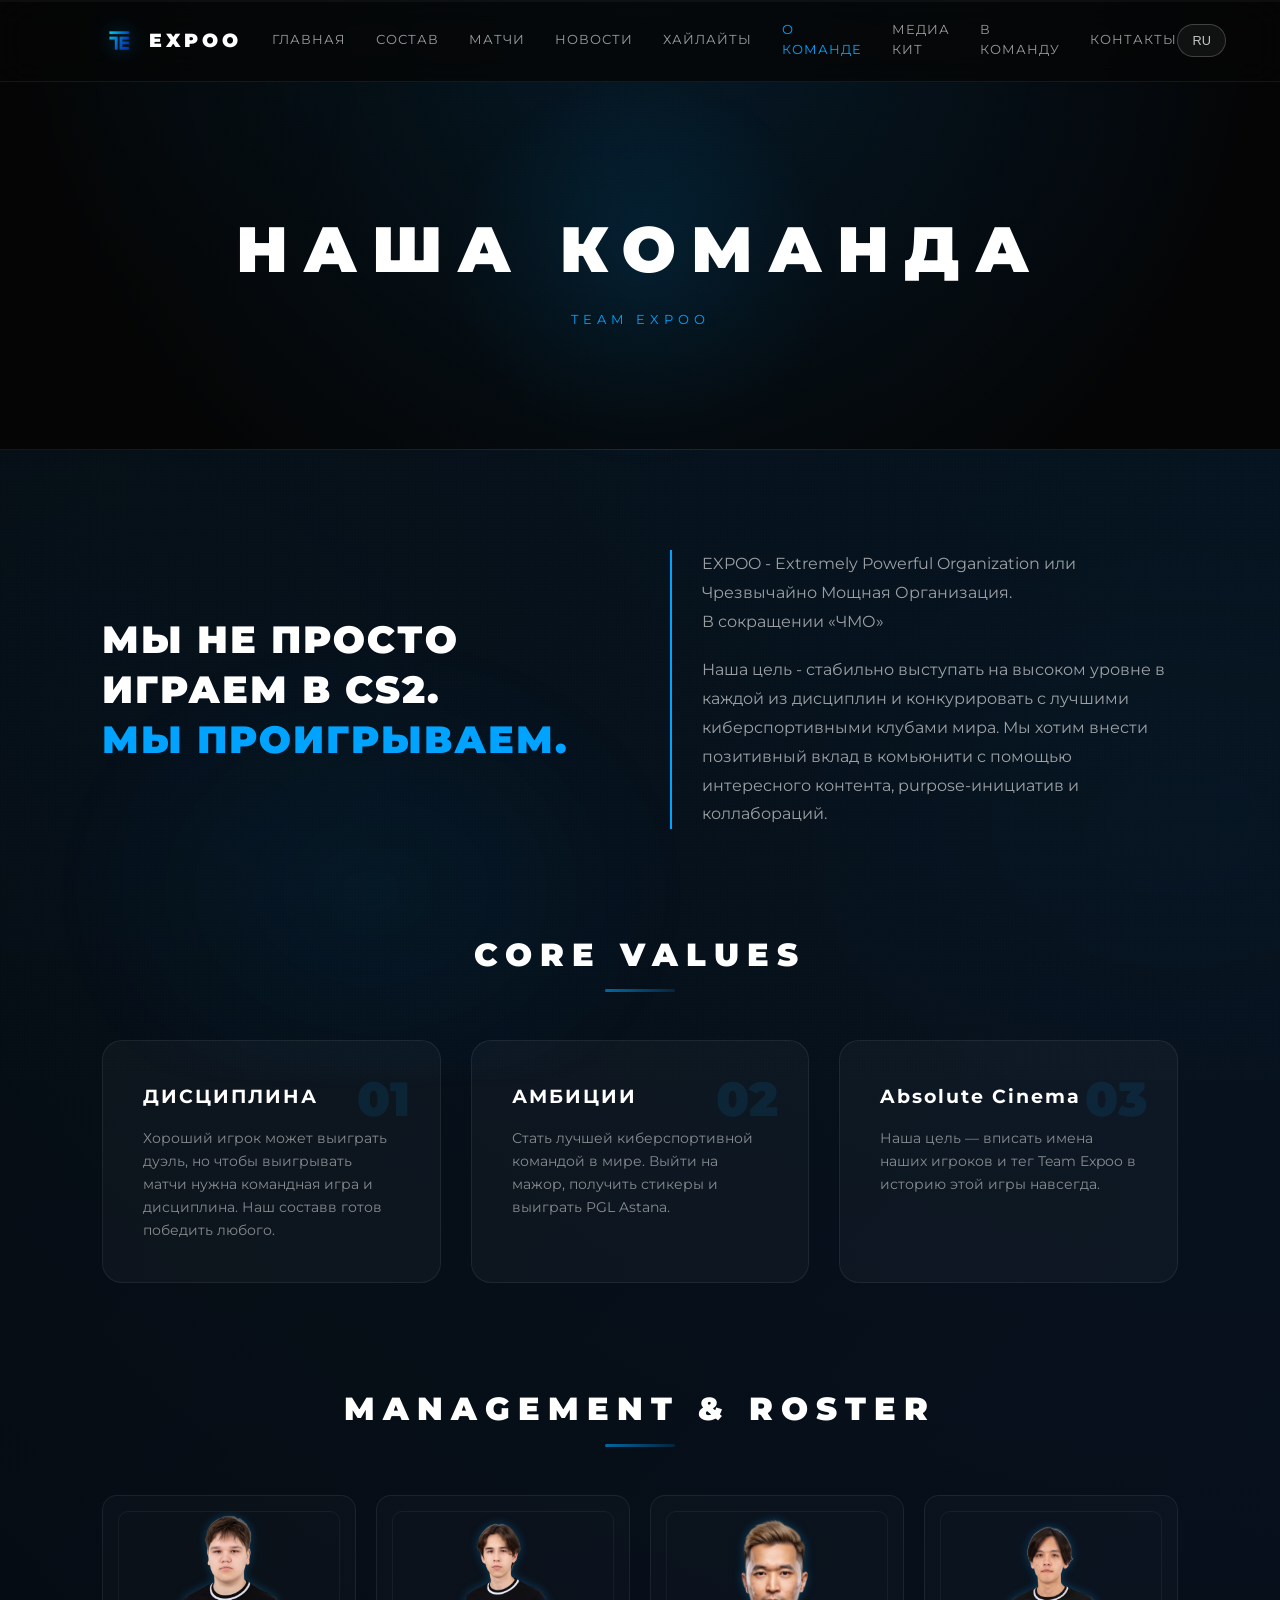
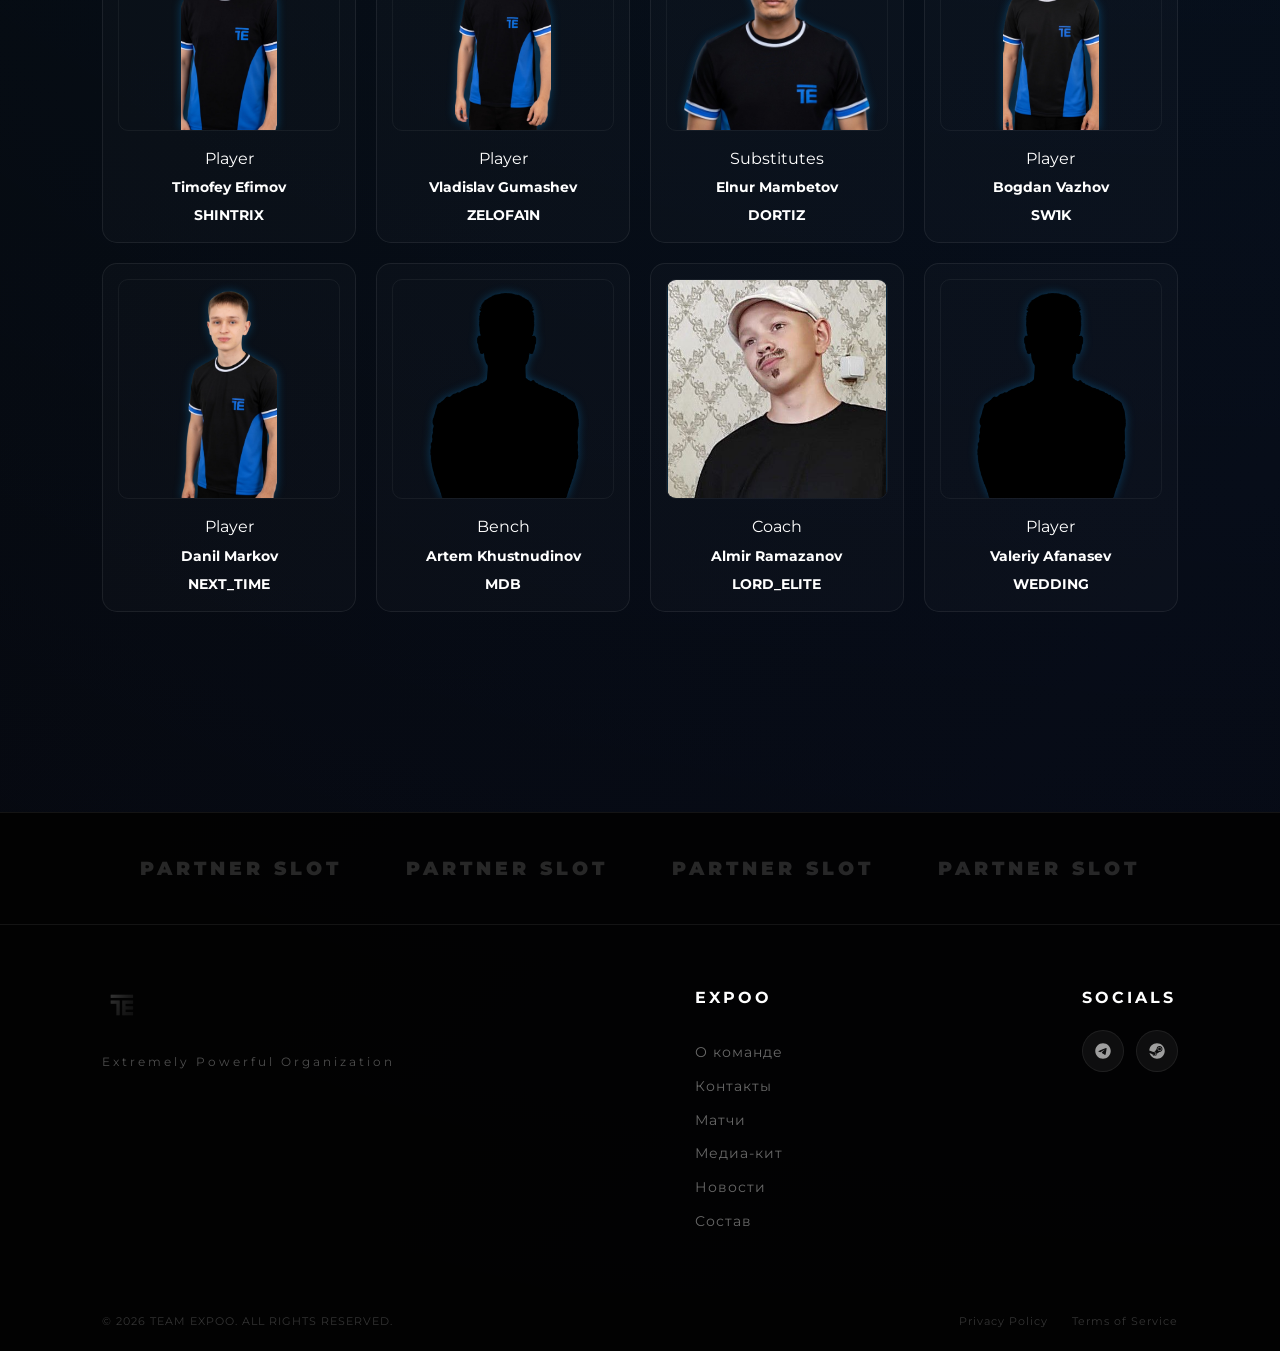
==== commit 5ab68b6f: "Add files via upload" ====
--- a/about.html
+++ b/about.html
@@ -97,7 +97,7 @@
                 <img src="images/KAZAKH.png" alt="Player" loading="lazy" decoding="async">
             </div>
             <div class="staff-info">
-                <span class="staff-role">Player</span>
+                <span class="staff-role">Substitutes</span>
                 <p class="staff-name">Elnur Mambetov</p>
                 <p class="staff-name"><b>DORTIZ</b></p>
             </div>
@@ -152,7 +152,7 @@
                 <img src="images/player_silhouette.png" alt="Manager" loading="lazy" decoding="async">
             </div>
             <div class="staff-info">
-                <span class="staff-role">Manager</span>
+                <span class="staff-role">Player</span>
                 <p class="staff-name">Valeriy Afanasev</p>
                 <p class="staff-name"><b>WEDDING</b></p>
             </div>
